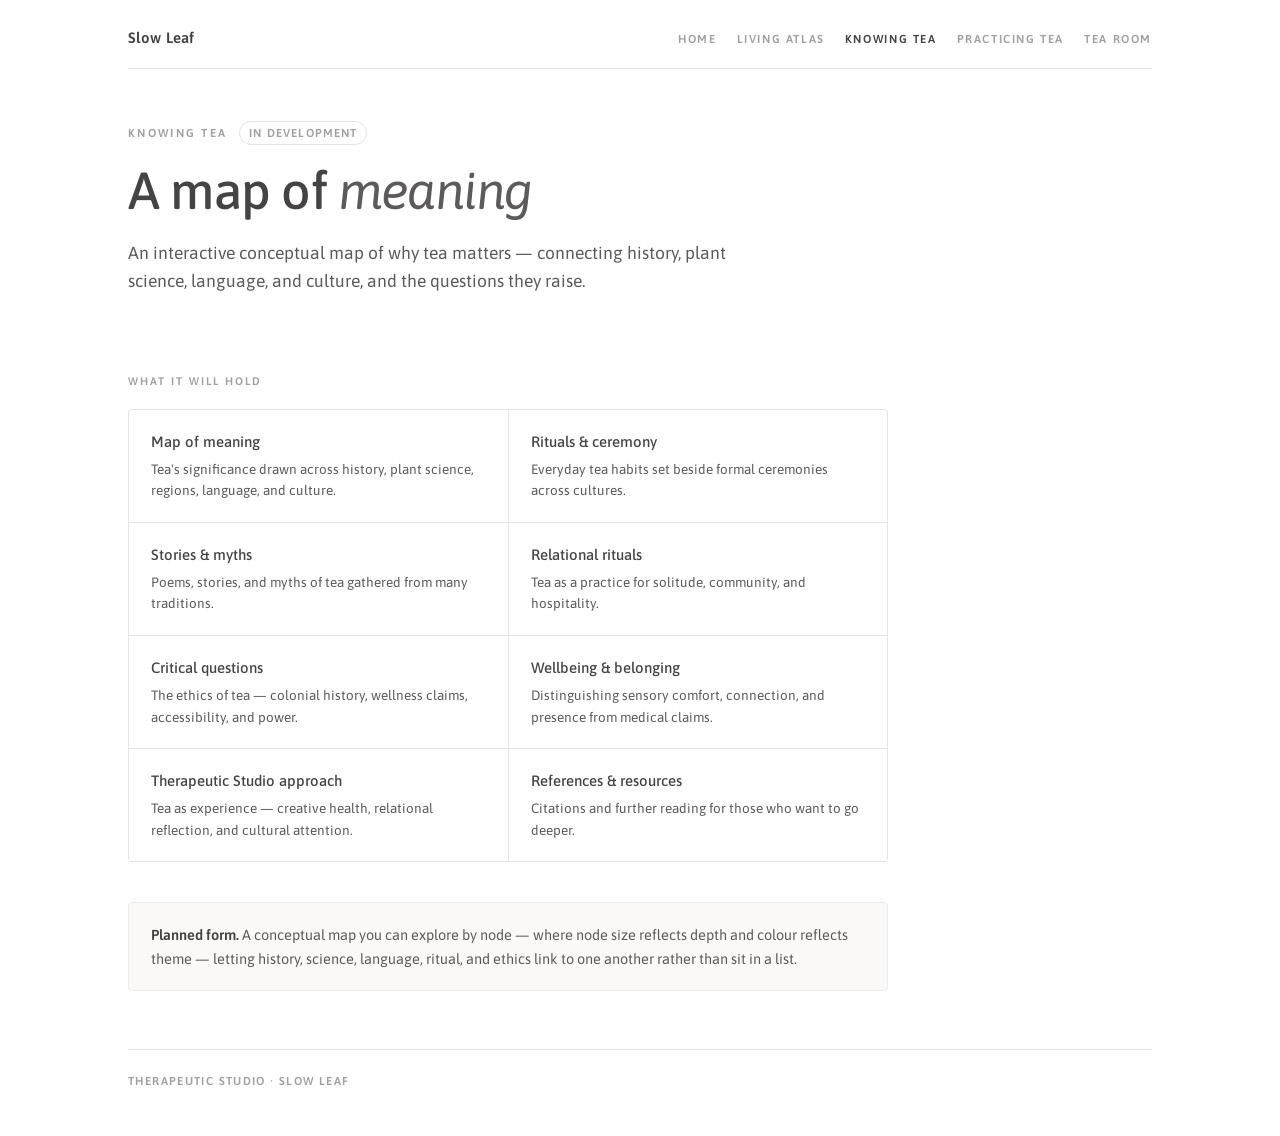
==== knowing-tea.html @ 61cbf7f8 "Add files via upload" ====
<!DOCTYPE html>
<html lang="en">
<head>
<meta charset="utf-8" />
<meta name="viewport" content="width=device-width, initial-scale=1" />
<title>Knowing Tea · Slow Leaf</title>
<meta name="description" content="An interactive conceptual map of why tea matters — connecting history, plant science, language, and culture, and the questions they raise." />
<link rel="preconnect" href="https://fonts.googleapis.com" />
<link rel="preconnect" href="https://fonts.gstatic.com" crossorigin />
<link href="https://fonts.googleapis.com/css2?family=Asap:ital,wght@0,400;0,500;0,600;1,400&display=swap" rel="stylesheet" />
<style>
  :root{--paper:#ffffff;--ink:#5d5a5b;--ink-strong:#454344;--stone:#a29f9f;
    --hair:#e6e4e2;--hair-soft:#efedeb;--panel:#faf9f8;--maxw:1080px;--ease:cubic-bezier(.22,.61,.36,1);}
  *{box-sizing:border-box;} html,body{margin:0;padding:0;}
  body{font-family:"Asap",system-ui,-apple-system,"Segoe UI",sans-serif;color:var(--ink);
    background:var(--paper);-webkit-font-smoothing:antialiased;line-height:1.6;}
  .wrap{max-width:var(--maxw);margin:0 auto;padding:0 28px;}
  .topbar{display:flex;align-items:baseline;justify-content:space-between;gap:16px 28px;flex-wrap:wrap;
    padding:26px 0 18px;border-bottom:1px solid var(--hair);}
  .mark{font-weight:600;font-size:15px;letter-spacing:.02em;color:var(--ink-strong);text-decoration:none;}
  .navlinks{display:flex;flex-wrap:wrap;gap:20px;}
  .navlinks a{font-size:11.5px;letter-spacing:.14em;text-transform:uppercase;color:var(--stone);
    font-weight:600;text-decoration:none;transition:color .2s var(--ease);}
  .navlinks a:hover{color:var(--ink);}
  .navlinks a[aria-current="page"]{color:var(--ink-strong);}
  .hero{padding:52px 0 30px;max-width:720px;}
  .eyebrow{display:flex;align-items:center;gap:12px;font-size:11.5px;letter-spacing:.2em;
    text-transform:uppercase;color:var(--stone);font-weight:600;margin:0 0 18px;}
  .status{border:1px solid var(--hair);border-radius:100px;padding:2px 9px;letter-spacing:.1em;}
  h1{font-weight:500;font-size:clamp(32px,4.8vw,52px);line-height:1.07;letter-spacing:-.015em;
    color:var(--ink-strong);margin:0 0 20px;}
  h1 em{font-style:italic;font-weight:400;color:var(--ink);}
  .lede{font-size:17.5px;max-width:620px;margin:0;color:var(--ink);}
  .section{padding:14px 0 8px;max-width:760px;}
  .section h2{font-size:11px;letter-spacing:.18em;text-transform:uppercase;color:var(--stone);
    font-weight:600;margin:34px 0 4px;}
  .items{display:grid;grid-template-columns:repeat(2,1fr);gap:1px;background:var(--hair);
    border:1px solid var(--hair);border-radius:4px;overflow:hidden;margin:18px 0 8px;}
  .item{background:var(--paper);padding:20px 22px;}
  .item h3{font-size:15px;font-weight:500;color:var(--ink-strong);margin:0 0 5px;}
  .item p{margin:0;font-size:13.5px;color:var(--ink);}
  .note{margin:40px 0 10px;padding:20px 22px;background:var(--panel);border:1px solid var(--hair-soft);
    border-radius:4px;font-size:14.5px;color:var(--ink);max-width:760px;}
  .note strong{color:var(--ink-strong);font-weight:600;}
  footer{border-top:1px solid var(--hair);padding:22px 0 46px;margin-top:40px;font-size:11.5px;
    letter-spacing:.12em;text-transform:uppercase;color:var(--stone);font-weight:600;}
  @media (max-width:680px){.wrap{padding:0 20px;}.items{grid-template-columns:1fr;}}
  @media (prefers-reduced-motion:reduce){*{transition:none!important;}}
</style>
</head>
<body>
  <div class="wrap">
    <nav class="topbar" aria-label="Slow Leaf">
      <a class="mark" href="index.html">Slow&nbsp;Leaf</a>
      <div class="navlinks">
        <a href="index.html">Home</a>
        <a href="living-atlas.html">Living Atlas</a>
        <a href="knowing-tea.html" aria-current="page">Knowing Tea</a>
        <a href="practicing-tea.html">Practicing Tea</a>
        <a href="tea-room.html">Tea Room</a>
      </div>
    </nav>
    <header class="hero">
      <p class="eyebrow"><span>Knowing Tea</span><span class="status">In development</span></p>
      <h1>A map of <em>meaning</em></h1>
      <p class="lede">An interactive conceptual map of why tea matters — connecting history, plant science, language, and culture, and the questions they raise.</p>
    </header>
    <div class="section">
      <h2>What it will hold</h2>
      <div class="items">
        <div class="item"><h3>Map of meaning</h3><p>Tea's significance drawn across history, plant science, regions, language, and culture.</p></div>
        <div class="item"><h3>Rituals &amp; ceremony</h3><p>Everyday tea habits set beside formal ceremonies across cultures.</p></div>
        <div class="item"><h3>Stories &amp; myths</h3><p>Poems, stories, and myths of tea gathered from many traditions.</p></div>
        <div class="item"><h3>Relational rituals</h3><p>Tea as a practice for solitude, community, and hospitality.</p></div>
        <div class="item"><h3>Critical questions</h3><p>The ethics of tea — colonial history, wellness claims, accessibility, and power.</p></div>
        <div class="item"><h3>Wellbeing &amp; belonging</h3><p>Distinguishing sensory comfort, connection, and presence from medical claims.</p></div>
        <div class="item"><h3>Therapeutic Studio approach</h3><p>Tea as experience — creative health, relational reflection, and cultural attention.</p></div>
        <div class="item"><h3>References &amp; resources</h3><p>Citations and further reading for those who want to go deeper.</p></div>
      </div>
      <div class="note"><strong>Planned form.</strong> A conceptual map you can explore by node — where node size reflects depth and colour reflects theme — letting history, science, language, ritual, and ethics link to one another rather than sit in a list.</div>
    </div>
    <footer>Therapeutic Studio · Slow Leaf</footer>
  </div>
</body>
</html>
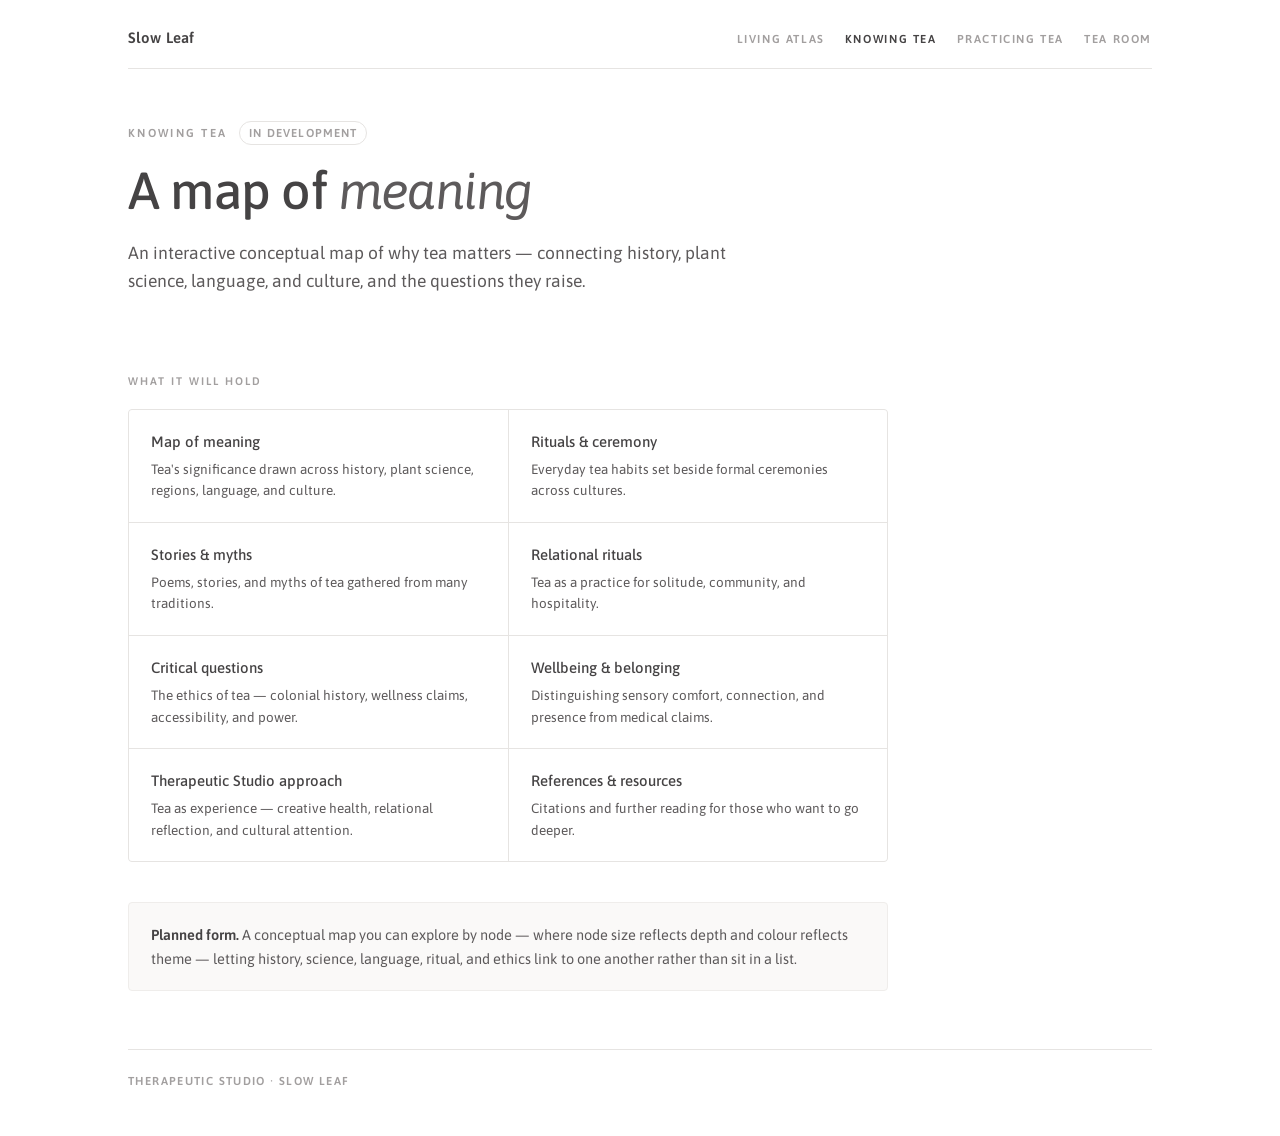
==== commit 88a8bc4a: "Update knowing-tea.html" ====
--- a/knowing-tea.html
+++ b/knowing-tea.html
@@ -53,7 +53,6 @@
     <nav class="topbar" aria-label="Slow Leaf">
       <a class="mark" href="index.html">Slow&nbsp;Leaf</a>
       <div class="navlinks">
-        <a href="index.html">Home</a>
         <a href="living-atlas.html">Living Atlas</a>
         <a href="knowing-tea.html" aria-current="page">Knowing Tea</a>
         <a href="practicing-tea.html">Practicing Tea</a>
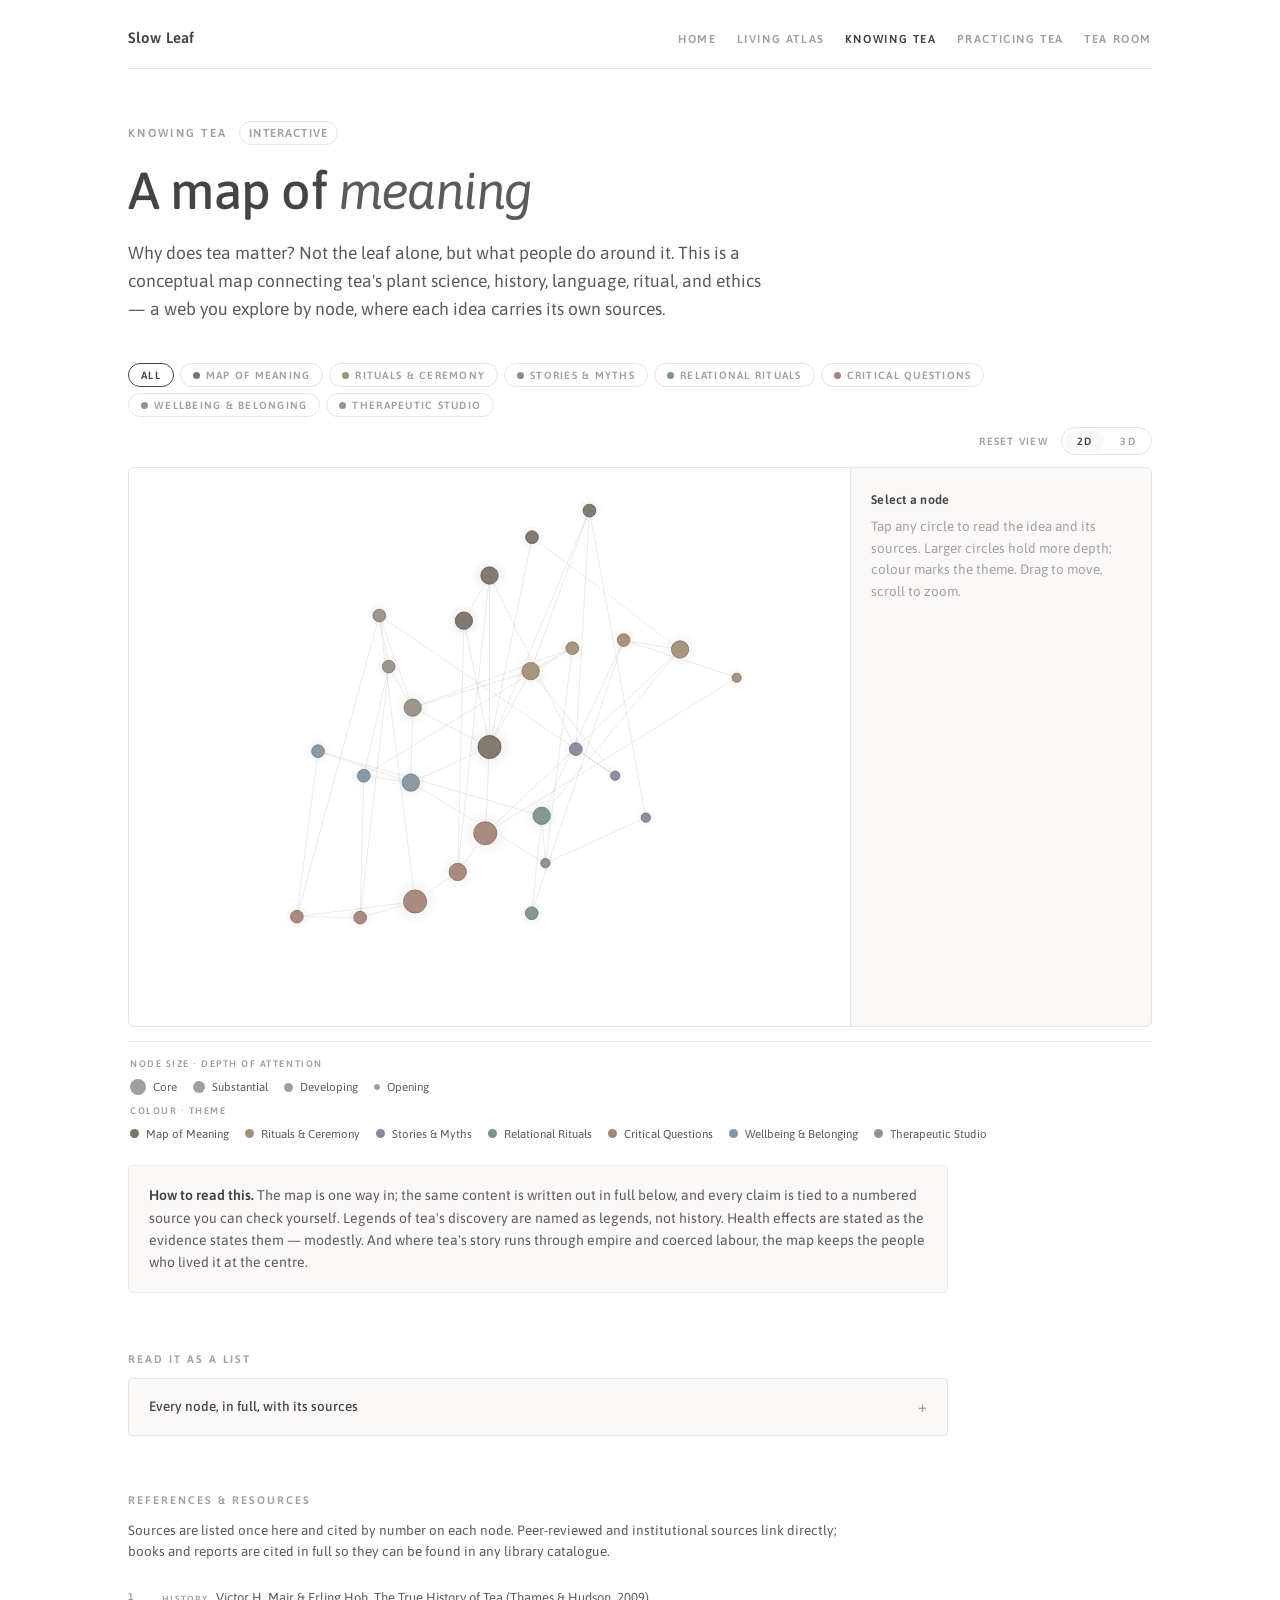
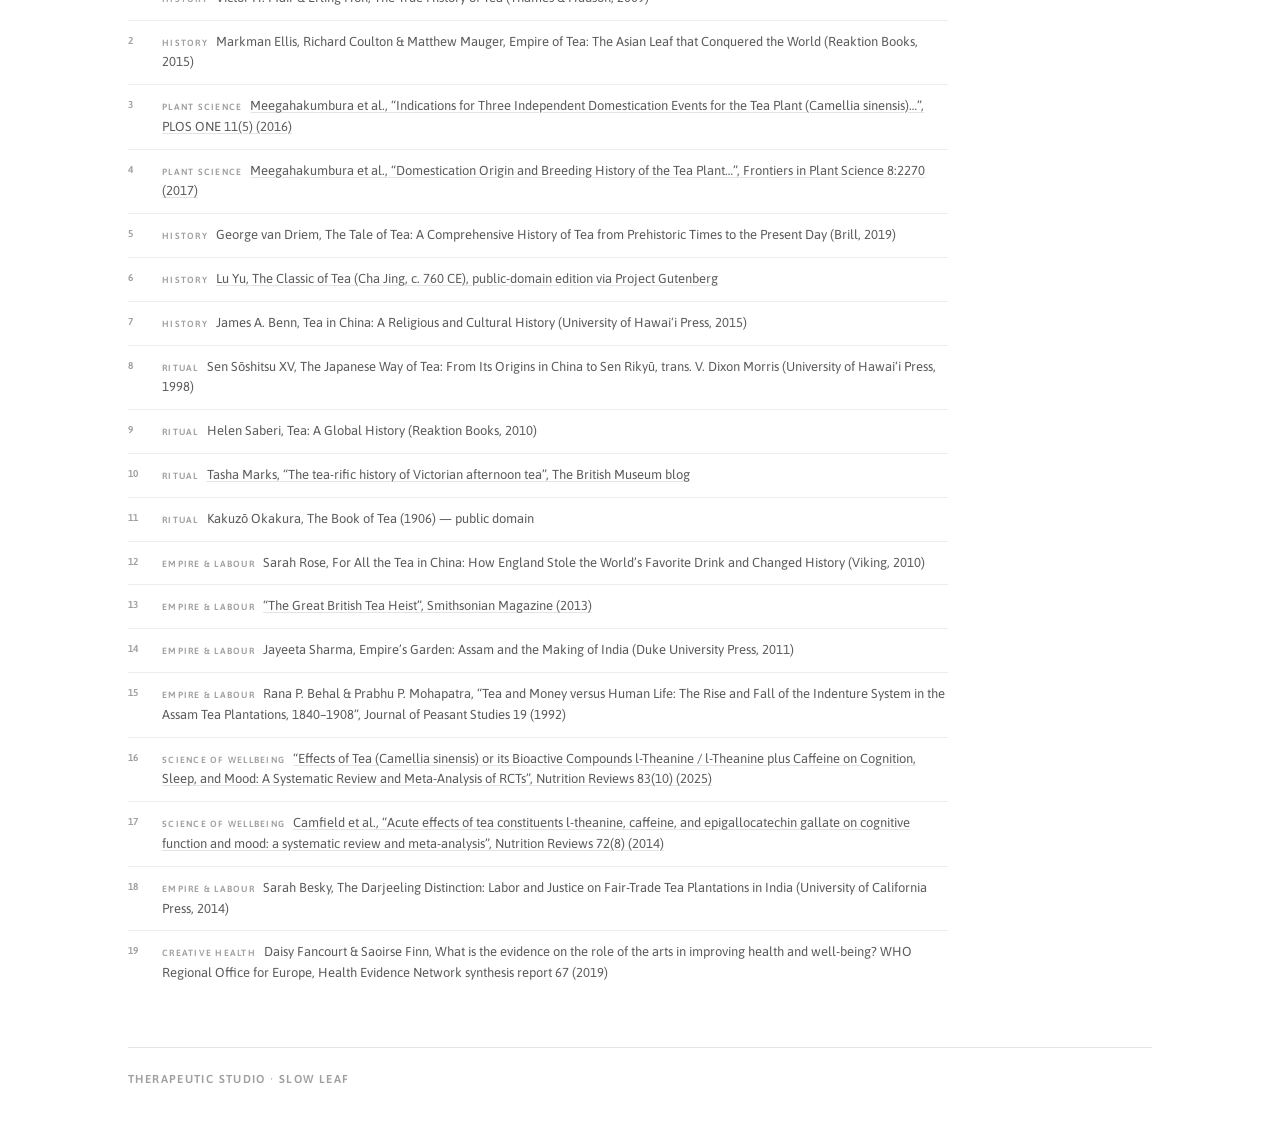
==== commit 978a99b4: "Add files via upload" ====
--- a/knowing-tea.html
+++ b/knowing-tea.html
@@ -4,13 +4,16 @@
 <meta charset="utf-8" />
 <meta name="viewport" content="width=device-width, initial-scale=1" />
 <title>Knowing Tea · Slow Leaf</title>
-<meta name="description" content="An interactive conceptual map of why tea matters — connecting history, plant science, language, and culture, and the questions they raise." />
+<meta name="description" content="An interactive conceptual map of why tea matters — connecting history, plant science, language, ritual, and ethics, with a source for every claim." />
 <link rel="preconnect" href="https://fonts.googleapis.com" />
 <link rel="preconnect" href="https://fonts.gstatic.com" crossorigin />
 <link href="https://fonts.googleapis.com/css2?family=Asap:ital,wght@0,400;0,500;0,600;1,400&display=swap" rel="stylesheet" />
 <style>
   :root{--paper:#ffffff;--ink:#5d5a5b;--ink-strong:#454344;--stone:#a29f9f;
-    --hair:#e6e4e2;--hair-soft:#efedeb;--panel:#faf9f8;--maxw:1080px;--ease:cubic-bezier(.22,.61,.36,1);}
+    --hair:#e6e4e2;--hair-soft:#efedeb;--panel:#faf9f8;--maxw:1080px;--ease:cubic-bezier(.22,.61,.36,1);
+    /* muted theme tints, kept low-chroma to sit beside the ink/stone greys */
+    --c-meaning:#7d7469;--c-ritual:#a2917a;--c-story:#8f8798;--c-relational:#7f938c;
+    --c-ethics:#a5867c;--c-wellbeing:#8496a0;--c-approach:#9a9187;}
   *{box-sizing:border-box;} html,body{margin:0;padding:0;}
   body{font-family:"Asap",system-ui,-apple-system,"Segoe UI",sans-serif;color:var(--ink);
     background:var(--paper);-webkit-font-smoothing:antialiased;line-height:1.6;}
@@ -23,28 +26,128 @@
     font-weight:600;text-decoration:none;transition:color .2s var(--ease);}
   .navlinks a:hover{color:var(--ink);}
   .navlinks a[aria-current="page"]{color:var(--ink-strong);}
-  .hero{padding:52px 0 30px;max-width:720px;}
+  .hero{padding:52px 0 26px;max-width:720px;}
   .eyebrow{display:flex;align-items:center;gap:12px;font-size:11.5px;letter-spacing:.2em;
     text-transform:uppercase;color:var(--stone);font-weight:600;margin:0 0 18px;}
   .status{border:1px solid var(--hair);border-radius:100px;padding:2px 9px;letter-spacing:.1em;}
   h1{font-weight:500;font-size:clamp(32px,4.8vw,52px);line-height:1.07;letter-spacing:-.015em;
     color:var(--ink-strong);margin:0 0 20px;}
   h1 em{font-style:italic;font-weight:400;color:var(--ink);}
-  .lede{font-size:17.5px;max-width:620px;margin:0;color:var(--ink);}
-  .section{padding:14px 0 8px;max-width:760px;}
+  .lede{font-size:17.5px;max-width:640px;margin:0;color:var(--ink);}
+
+  /* ── MAP STAGE ── */
+  .controls{display:flex;flex-wrap:wrap;align-items:center;gap:10px 8px;margin:14px 0 12px;}
+  .tf{display:flex;flex-wrap:wrap;gap:6px;}
+  .fbtn{font-family:inherit;font-size:10.5px;letter-spacing:.12em;text-transform:uppercase;font-weight:600;
+    color:var(--stone);background:var(--paper);border:1px solid var(--hair);border-radius:100px;
+    padding:5px 12px;cursor:pointer;transition:all .2s var(--ease);white-space:nowrap;}
+  .fbtn:hover{color:var(--ink);border-color:var(--stone);}
+  .fbtn[aria-pressed="true"]{color:var(--ink-strong);border-color:var(--ink-strong);}
+  .fbtn .dot{display:inline-block;width:7px;height:7px;border-radius:100px;margin-right:6px;vertical-align:middle;
+    background:var(--sw,var(--stone));transform:translateY(-1px);}
+  .spacer{flex:1 1 auto;}
+  .vtoggle{display:flex;gap:4px;border:1px solid var(--hair);border-radius:100px;padding:3px;}
+  .vbtn{font-family:inherit;font-size:10.5px;letter-spacing:.12em;text-transform:uppercase;font-weight:600;
+    color:var(--stone);background:transparent;border:none;border-radius:100px;padding:4px 12px;cursor:pointer;
+    transition:all .2s var(--ease);}
+  .vbtn[aria-pressed="true"]{color:var(--ink-strong);background:var(--panel);}
+  .linkbtn{font-family:inherit;font-size:10.5px;letter-spacing:.12em;text-transform:uppercase;font-weight:600;
+    color:var(--stone);background:none;border:none;cursor:pointer;padding:5px 4px;transition:color .2s var(--ease);}
+  .linkbtn:hover{color:var(--ink);}
+
+  .stage{position:relative;display:grid;grid-template-columns:1fr 300px;gap:1px;background:var(--hair);
+    border:1px solid var(--hair);border-radius:6px;overflow:hidden;}
+  .canvas-wrap{position:relative;background:var(--paper);min-height:520px;height:62vh;max-height:640px;touch-action:none;}
+  canvas{display:block;width:100%;height:100%;cursor:grab;}
+  canvas.grabbing{cursor:grabbing;}
+  canvas.pointing{cursor:pointer;}
+
+  /* tooltip */
+  .tt{position:absolute;pointer-events:none;z-index:5;background:var(--ink-strong);color:#fff;
+    border-radius:4px;padding:6px 9px;max-width:190px;opacity:0;transform:translateY(2px);
+    transition:opacity .14s var(--ease);}
+  .tt.show{opacity:1;}
+  .tt .k{font-size:9px;letter-spacing:.14em;text-transform:uppercase;color:rgba(255,255,255,.55);margin-bottom:2px;}
+  .tt .n{font-size:12.5px;line-height:1.35;}
+
+  /* detail panel */
+  .panel{background:var(--panel);padding:22px 20px 26px;overflow-y:auto;}
+  .panel .empty{color:var(--stone);font-size:13.5px;}
+  .panel .empty strong{display:block;color:var(--ink-strong);font-weight:600;font-size:12.5px;
+    letter-spacing:.02em;margin-bottom:6px;text-transform:none;}
+  .p-tag{font-size:10px;letter-spacing:.16em;text-transform:uppercase;font-weight:600;margin:0 0 8px;}
+  .p-title{font-size:19px;font-weight:500;color:var(--ink-strong);line-height:1.2;margin:0 0 4px;letter-spacing:-.01em;}
+  .p-sub{font-size:12.5px;color:var(--stone);margin:0 0 14px;}
+  .p-body{font-size:13.5px;color:var(--ink);margin:0 0 4px;}
+  .p-note{font-size:12px;color:var(--stone);font-style:italic;margin:10px 0 0;}
+  .p-label{font-size:9.5px;letter-spacing:.16em;text-transform:uppercase;color:var(--stone);font-weight:600;
+    margin:18px 0 8px;padding-top:14px;border-top:1px solid var(--hair);}
+  .p-src{list-style:none;margin:0;padding:0;}
+  .p-src li{font-size:12px;line-height:1.5;margin-bottom:8px;color:var(--ink);}
+  .p-src a{color:var(--ink);text-decoration:underline;text-decoration-color:var(--hair);
+    text-underline-offset:2px;transition:text-decoration-color .2s var(--ease);}
+  .p-src a:hover{text-decoration-color:var(--stone);}
+  .p-conns{display:flex;flex-wrap:wrap;gap:6px;}
+  .chip{font-family:inherit;font-size:10.5px;letter-spacing:.02em;color:var(--ink);background:var(--paper);
+    border:1px solid var(--hair);border-radius:100px;padding:4px 10px;cursor:pointer;transition:all .2s var(--ease);}
+  .chip:hover{border-color:var(--stone);color:var(--ink-strong);}
+  .chip .cd{display:inline-block;width:6px;height:6px;border-radius:100px;margin-right:5px;vertical-align:middle;
+    background:var(--sw,var(--stone));transform:translateY(-1px);}
+
+  /* legend */
+  .legend{display:flex;flex-wrap:wrap;gap:6px 26px;margin:14px 0 4px;padding:14px 2px 0;
+    border-top:1px solid var(--hair-soft);}
+  .legend .grp{display:flex;flex-direction:column;gap:7px;}
+  .legend .lt{font-size:9.5px;letter-spacing:.16em;text-transform:uppercase;color:var(--stone);font-weight:600;}
+  .legend .row{display:flex;flex-wrap:wrap;gap:5px 16px;}
+  .legend .li{display:flex;align-items:center;gap:7px;font-size:11.5px;color:var(--ink);}
+  .legend .sz{border-radius:100px;background:var(--stone);flex-shrink:0;}
+  .legend .sw{width:9px;height:9px;border-radius:100px;flex-shrink:0;}
+
+  /* list fallback + references */
+  .section{padding:8px 0;max-width:820px;}
   .section h2{font-size:11px;letter-spacing:.18em;text-transform:uppercase;color:var(--stone);
-    font-weight:600;margin:34px 0 4px;}
-  .items{display:grid;grid-template-columns:repeat(2,1fr);gap:1px;background:var(--hair);
-    border:1px solid var(--hair);border-radius:4px;overflow:hidden;margin:18px 0 8px;}
-  .item{background:var(--paper);padding:20px 22px;}
-  .item h3{font-size:15px;font-weight:500;color:var(--ink-strong);margin:0 0 5px;}
-  .item p{margin:0;font-size:13.5px;color:var(--ink);}
-  .note{margin:40px 0 10px;padding:20px 22px;background:var(--panel);border:1px solid var(--hair-soft);
-    border-radius:4px;font-size:14.5px;color:var(--ink);max-width:760px;}
+    font-weight:600;margin:40px 0 10px;}
+  details.aslist{margin:6px 0 0;border:1px solid var(--hair);border-radius:4px;background:var(--panel);}
+  details.aslist>summary{cursor:pointer;list-style:none;padding:15px 20px;font-size:13.5px;color:var(--ink-strong);
+    font-weight:500;display:flex;align-items:center;justify-content:space-between;}
+  details.aslist>summary::-webkit-details-marker{display:none;}
+  details.aslist>summary::after{content:"+";color:var(--stone);font-size:16px;}
+  details.aslist[open]>summary::after{content:"–";}
+  .listbody{padding:2px 20px 20px;}
+  .listgrp{margin:16px 0 0;}
+  .listgrp>h3{font-size:11px;letter-spacing:.14em;text-transform:uppercase;font-weight:600;margin:0 0 8px;}
+  .listgrp .entry{padding:12px 0;border-top:1px solid var(--hair-soft);}
+  .listgrp .entry h4{font-size:14px;font-weight:500;color:var(--ink-strong);margin:0 0 3px;}
+  .listgrp .entry p{font-size:13px;margin:0 0 6px;color:var(--ink);}
+  .listgrp .entry .cites{font-size:11.5px;color:var(--stone);}
+  .listgrp .entry .cites a{color:var(--stone);text-decoration:underline;text-decoration-color:var(--hair);text-underline-offset:2px;}
+  .listgrp .entry .cites a:hover{color:var(--ink);}
+
+  .bib{list-style:none;margin:14px 0 0;padding:0;counter-reset:b;}
+  .bib li{position:relative;font-size:13px;line-height:1.6;color:var(--ink);padding:11px 0 11px 34px;
+    border-top:1px solid var(--hair-soft);}
+  .bib li:first-child{border-top:none;}
+  .bib li::before{counter-increment:b;content:counter(b);position:absolute;left:0;top:12px;
+    font-size:10px;font-weight:600;color:var(--stone);letter-spacing:.04em;}
+  .bib a{color:var(--ink);text-decoration:underline;text-decoration-color:var(--hair);text-underline-offset:2px;}
+  .bib a:hover{text-decoration-color:var(--stone);}
+  .bib .cat{display:inline-block;font-size:9px;letter-spacing:.14em;text-transform:uppercase;font-weight:600;
+    color:var(--stone);margin-right:8px;}
+
+  .note{margin:22px 0 10px;padding:18px 20px;background:var(--panel);border:1px solid var(--hair-soft);
+    border-radius:4px;font-size:14px;color:var(--ink);max-width:820px;}
   .note strong{color:var(--ink-strong);font-weight:600;}
-  footer{border-top:1px solid var(--hair);padding:22px 0 46px;margin-top:40px;font-size:11.5px;
+
+  footer{border-top:1px solid var(--hair);padding:22px 0 46px;margin-top:44px;font-size:11.5px;
     letter-spacing:.12em;text-transform:uppercase;color:var(--stone);font-weight:600;}
-  @media (max-width:680px){.wrap{padding:0 20px;}.items{grid-template-columns:1fr;}}
+
+  @media (max-width:840px){
+    .stage{grid-template-columns:1fr;}
+    .canvas-wrap{height:56vh;min-height:420px;}
+    .panel{border-top:1px solid var(--hair);}
+  }
+  @media (max-width:680px){.wrap{padding:0 20px;}}
   @media (prefers-reduced-motion:reduce){*{transition:none!important;}}
 </style>
 </head>
@@ -53,32 +156,551 @@
     <nav class="topbar" aria-label="Slow Leaf">
       <a class="mark" href="index.html">Slow&nbsp;Leaf</a>
       <div class="navlinks">
+        <a href="index.html">Home</a>
         <a href="living-atlas.html">Living Atlas</a>
         <a href="knowing-tea.html" aria-current="page">Knowing Tea</a>
         <a href="practicing-tea.html">Practicing Tea</a>
         <a href="tea-room.html">Tea Room</a>
       </div>
     </nav>
+
     <header class="hero">
-      <p class="eyebrow"><span>Knowing Tea</span><span class="status">In development</span></p>
+      <p class="eyebrow"><span>Knowing Tea</span><span class="status">Interactive</span></p>
       <h1>A map of <em>meaning</em></h1>
-      <p class="lede">An interactive conceptual map of why tea matters — connecting history, plant science, language, and culture, and the questions they raise.</p>
+      <p class="lede">Why does tea matter? Not the leaf alone, but what people do around it. This is a conceptual map connecting tea's plant science, history, language, ritual, and ethics — a web you explore by node, where each idea carries its own sources.</p>
     </header>
+
+    <div class="controls" role="region" aria-label="Map controls">
+      <div class="tf" id="filters" role="group" aria-label="Filter by theme"></div>
+      <span class="spacer"></span>
+      <button class="linkbtn" id="reset" type="button">Reset view</button>
+      <div class="vtoggle" role="group" aria-label="Map view">
+        <button class="vbtn" id="v2d" type="button" aria-pressed="true">2D</button>
+        <button class="vbtn" id="v3d" type="button" aria-pressed="false">3D</button>
+      </div>
+    </div>
+
+    <div class="stage">
+      <div class="canvas-wrap" id="cwrap">
+        <canvas id="map" aria-label="Conceptual map of tea. Interactive; a readable list of every node follows below."></canvas>
+        <div class="tt" id="tt"><div class="k" id="tt-k"></div><div class="n" id="tt-n"></div></div>
+      </div>
+      <aside class="panel" id="panel" aria-live="polite">
+        <div class="empty" id="empty"><strong>Select a node</strong>Tap any circle to read the idea and its sources. Larger circles hold more depth; colour marks the theme. Drag to move, scroll to zoom.</div>
+      </aside>
+    </div>
+
+    <div class="legend" aria-hidden="true">
+      <div class="grp">
+        <span class="lt">Node size · depth of attention</span>
+        <div class="row">
+          <span class="li"><span class="sz" style="width:16px;height:16px"></span>Core</span>
+          <span class="li"><span class="sz" style="width:12px;height:12px"></span>Substantial</span>
+          <span class="li"><span class="sz" style="width:9px;height:9px"></span>Developing</span>
+          <span class="li"><span class="sz" style="width:6px;height:6px"></span>Opening</span>
+        </div>
+      </div>
+      <div class="grp">
+        <span class="lt">Colour · theme</span>
+        <div class="row" id="legend-cats"></div>
+      </div>
+    </div>
+
+    <div class="note"><strong>How to read this.</strong> The map is one way in; the same content is written out in full below, and every claim is tied to a numbered source you can check yourself. Legends of tea's discovery are named as legends, not history. Health effects are stated as the evidence states them — modestly. And where tea's story runs through empire and coerced labour, the map keeps the people who lived it at the centre.</div>
+
     <div class="section">
-      <h2>What it will hold</h2>
-      <div class="items">
-        <div class="item"><h3>Map of meaning</h3><p>Tea's significance drawn across history, plant science, regions, language, and culture.</p></div>
-        <div class="item"><h3>Rituals &amp; ceremony</h3><p>Everyday tea habits set beside formal ceremonies across cultures.</p></div>
-        <div class="item"><h3>Stories &amp; myths</h3><p>Poems, stories, and myths of tea gathered from many traditions.</p></div>
-        <div class="item"><h3>Relational rituals</h3><p>Tea as a practice for solitude, community, and hospitality.</p></div>
-        <div class="item"><h3>Critical questions</h3><p>The ethics of tea — colonial history, wellness claims, accessibility, and power.</p></div>
-        <div class="item"><h3>Wellbeing &amp; belonging</h3><p>Distinguishing sensory comfort, connection, and presence from medical claims.</p></div>
-        <div class="item"><h3>Therapeutic Studio approach</h3><p>Tea as experience — creative health, relational reflection, and cultural attention.</p></div>
-        <div class="item"><h3>References &amp; resources</h3><p>Citations and further reading for those who want to go deeper.</p></div>
-      </div>
-      <div class="note"><strong>Planned form.</strong> A conceptual map you can explore by node — where node size reflects depth and colour reflects theme — letting history, science, language, ritual, and ethics link to one another rather than sit in a list.</div>
+      <h2>Read it as a list</h2>
+      <details class="aslist" id="aslist">
+        <summary>Every node, in full, with its sources</summary>
+        <div class="listbody" id="listbody"></div>
+      </details>
     </div>
+
+    <div class="section">
+      <h2>References &amp; resources</h2>
+      <p style="font-size:13.5px;color:var(--ink);margin:0 0 4px;max-width:720px;">Sources are listed once here and cited by number on each node. Peer-reviewed and institutional sources link directly; books and reports are cited in full so they can be found in any library catalogue.</p>
+      <ol class="bib" id="bib"></ol>
+    </div>
+
     <footer>Therapeutic Studio · Slow Leaf</footer>
   </div>
+
+<script>
+/* ============================================================
+   KNOWING TEA — data
+   Every body is written in Slow Leaf's own words. Every node
+   lists source keys resolved against SOURCES below.
+   ============================================================ */
+const CATS = {
+  meaning:    {label:"Map of Meaning",        color:"#7d7469"},
+  ritual:     {label:"Rituals & Ceremony",    color:"#a2917a"},
+  story:      {label:"Stories & Myths",       color:"#8f8798"},
+  relational: {label:"Relational Rituals",    color:"#7f938c"},
+  ethics:     {label:"Critical Questions",    color:"#a5867c"},
+  wellbeing:  {label:"Wellbeing & Belonging", color:"#8496a0"},
+  approach:   {label:"Therapeutic Studio",    color:"#9a9187"},
+};
+const CAT_ORDER = ["meaning","ritual","story","relational","ethics","wellbeing","approach"];
+
+const SOURCES = {
+  botany_plos:{cat:"Plant science", t:"Meegahakumbura et al., \u201cIndications for Three Independent Domestication Events for the Tea Plant (Camellia sinensis)\u2026\u201d, PLOS ONE 11(5) (2016)", u:"https://journals.plos.org/plosone/article?id=10.1371/journal.pone.0155369"},
+  botany_front:{cat:"Plant science", t:"Meegahakumbura et al., \u201cDomestication Origin and Breeding History of the Tea Plant\u2026\u201d, Frontiers in Plant Science 8:2270 (2017)", u:"https://www.frontiersin.org/journals/plant-science/articles/10.3389/fpls.2017.02270/full"},
+  luyu_gut:{cat:"History", t:"Lu Yu, The Classic of Tea (Cha Jing, c. 760 CE), public-domain edition via Project Gutenberg", u:"https://www.gutenberg.org/ebooks/23949"},
+  mair_hoh:{cat:"History", t:"Victor H. Mair & Erling Hoh, The True History of Tea (Thames & Hudson, 2009)"},
+  vandriem:{cat:"History", t:"George van Driem, The Tale of Tea: A Comprehensive History of Tea from Prehistoric Times to the Present Day (Brill, 2019)"},
+  empire_of_tea:{cat:"History", t:"Markman Ellis, Richard Coulton & Matthew Mauger, Empire of Tea: The Asian Leaf that Conquered the World (Reaktion Books, 2015)"},
+  sen_soshitsu:{cat:"Ritual", t:"Sen S\u014dshitsu XV, The Japanese Way of Tea: From Its Origins in China to Sen Riky\u016b, trans. V. Dixon Morris (University of Hawai\u2018i Press, 1998)"},
+  saberi:{cat:"Ritual", t:"Helen Saberi, Tea: A Global History (Reaktion Books, 2010)"},
+  britmus:{cat:"Ritual", t:"Tasha Marks, \u201cThe tea-rific history of Victorian afternoon tea\u201d, The British Museum blog", u:"https://www.britishmuseum.org/blog/tea-rific-history-victorian-afternoon-tea"},
+  okakura:{cat:"Ritual", t:"Kakuz\u014d Okakura, The Book of Tea (1906) \u2014 public domain"},
+  benn:{cat:"History", t:"James A. Benn, Tea in China: A Religious and Cultural History (University of Hawai\u2018i Press, 2015)"},
+  rose:{cat:"Empire & labour", t:"Sarah Rose, For All the Tea in China: How England Stole the World\u2019s Favorite Drink and Changed History (Viking, 2010)"},
+  smithsonian:{cat:"Empire & labour", t:"\u201cThe Great British Tea Heist\u201d, Smithsonian Magazine (2013)", u:"https://www.smithsonianmag.com/history/the-great-british-tea-heist-9866709/"},
+  sharma:{cat:"Empire & labour", t:"Jayeeta Sharma, Empire\u2019s Garden: Assam and the Making of India (Duke University Press, 2011)"},
+  behal:{cat:"Empire & labour", t:"Rana P. Behal & Prabhu P. Mohapatra, \u201cTea and Money versus Human Life: The Rise and Fall of the Indenture System in the Assam Tea Plantations, 1840\u20131908\u201d, Journal of Peasant Studies 19 (1992)"},
+  besky:{cat:"Empire & labour", t:"Sarah Besky, The Darjeeling Distinction: Labor and Justice on Fair-Trade Tea Plantations in India (University of California Press, 2014)"},
+  nutrev:{cat:"Science of wellbeing", t:"\u201cEffects of Tea (Camellia sinensis) or its Bioactive Compounds l-Theanine / l-Theanine plus Caffeine on Cognition, Sleep, and Mood: A Systematic Review and Meta-Analysis of RCTs\u201d, Nutrition Reviews 83(10) (2025)", u:"https://academic.oup.com/nutritionreviews/article/83/10/1873/8123998"},
+  camfield:{cat:"Science of wellbeing", t:"Camfield et al., \u201cAcute effects of tea constituents l-theanine, caffeine, and epigallocatechin gallate on cognitive function and mood: a systematic review and meta-analysis\u201d, Nutrition Reviews 72(8) (2014)", u:"https://pubmed.ncbi.nlm.nih.gov/24946991/"},
+  fancourt:{cat:"Creative health", t:"Daisy Fancourt & Saoirse Finn, What is the evidence on the role of the arts in improving health and well-being? WHO Regional Office for Europe, Health Evidence Network synthesis report 67 (2019)"},
+};
+
+const NODES = [
+  /* ── MAP OF MEANING ── */
+  {id:"m1",cat:"meaning",depth:5,name:"Why tea matters",sub:"The question this map holds open",
+   body:"After water, tea is the most widely consumed prepared drink in the world \u2014 yet its meaning is carried less by the leaf than by what people do around it: grow it, prepare it, offer it, share it. This map sets tea's plant science, history, language, ritual, and ethics beside one another so each can be read against the rest, rather than as a list of facts.",
+   src:["mair_hoh","empire_of_tea"],connects:["m2","m3","m4","m5","r1","e1","w1","a1"]},
+  {id:"m2",cat:"meaning",depth:4,name:"One plant, many teas",sub:"Green, white, oolong, black, dark \u2014 all one species",
+   body:"Every \u201ctrue\u201d tea comes from a single species, Camellia sinensis; the differences between green, white, oolong, black and dark teas come from how the leaf is handled after picking, not from different plants. Botanists recognise two main varieties \u2014 var. sinensis (the small-leaved \u201cChina\u201d type) and var. assamica (the broad-leaved \u201cAssam\u201d type).",
+   src:["botany_plos","botany_front","vandriem"],connects:["m1","m3","e2"]},
+  {id:"m3",cat:"meaning",depth:4,name:"Where tea began",sub:"The borderlands of southwest China, Myanmar and Assam",
+   body:"The tea plant is native to the uplands where southwest China, northern Myanmar and northeast India meet. Genetic studies suggest tea was domesticated more than once \u2014 the China type in southern China, and Assam-type teas independently in Yunnan and in Assam. The earliest written accounts of tea-drinking come from China.",
+   src:["botany_plos","vandriem"],connects:["m1","m2","s1","e2"]},
+  {id:"m4",cat:"meaning",depth:3,name:"The word for tea",sub:"Two roots that map two trade routes",
+   body:"Almost every word for tea on earth descends from one of two Chinese roots. \u201cCha\u201d travelled overland \u2014 becoming Persian ch\u0101y, Arabic sh\u0101i, Russian chai. \u201cTe\u201d came from the Min Nan t\u00ea of coastal Fujian, carried by sea by Dutch traders to become French th\u00e9 and English tea. The word you use is a fossil of how tea reached you (with exceptions, such as Portuguese ch\u00e1, carried by sea yet keeping the \u201ccha\u201d branch).",
+   src:["mair_hoh","vandriem"],connects:["m1","r4"]},
+  {id:"m5",cat:"meaning",depth:3,name:"The first book of tea",sub:"Lu Yu's Classic of Tea, c. 760 CE",
+   body:"Around 760 CE, in the Tang dynasty, the scholar Lu Yu wrote the Cha Jing, or Classic of Tea \u2014 the first known monograph on tea anywhere. In three scrolls and ten chapters it treats tea's origins, tools, making and drinking, and helped move tea from a medicinal draught toward a cultivated art.",
+   src:["luyu_gut","benn"],connects:["m1","r1","s1","s3"]},
+
+  /* ── RITUALS & CEREMONY ── */
+  {id:"r1",cat:"ritual",depth:4,name:"Chanoyu, the Way of Tea",sub:"Japan's ceremony of restraint",
+   body:"In Japan, the practice of chanoyu (also ch\u0101d\u014d, \u201cthe way of tea\u201d) was shaped in the sixteenth century by the tea master Sen no Riky\u016b, who is remembered for four guiding principles \u2014 wa (harmony), kei (respect), sei (purity) and jaku (tranquillity) \u2014 and for wabi-cha, an aesthetic of deliberate simplicity. Tea had reached Japan centuries earlier through Zen monks returning from China.",
+   src:["sen_soshitsu"],connects:["m5","r2","s2","a1"]},
+  {id:"r2",cat:"ritual",depth:3,name:"Ichi-go ichi-e",sub:"One time, one meeting",
+   body:"Tied to the ceremony is the phrase ichi-go ichi-e \u2014 \u201cone time, one meeting\u201d \u2014 associated with Riky\u016b's teacher Takeno J\u014d\u014d: the idea that this exact gathering, with these people, in this season, will never be repeated, and so deserves full attention. It reframes the ceremony as care for a moment that will not return.",
+   src:["sen_soshitsu"],connects:["r1","rel2","w2","a1"]},
+  {id:"r3",cat:"ritual",depth:3,name:"Everyday cups",sub:"Most tea in the world is ordinary",
+   body:"Beside formal ceremony sits daily tea: Chinese gongfu brewing, the British and Irish \u201ccuppa,\u201d Turkish \u00e7ay in tulip glasses, Tibetan butter tea churned with salt. The great majority of tea is domestic and constant \u2014 the ceremony of the ordinary, repeated without occasion.",
+   src:["saberi"],connects:["r4","rel3","rel1"]},
+  {id:"r4",cat:"ritual",depth:4,name:"Atay and the three glasses",sub:"North African hospitality, kept by the Amazigh",
+   body:"Across the Maghreb, mint tea \u2014 atay \u2014 is gunpowder green tea, spearmint and sugar, poured from a height into small glasses and offered to guests as an near-obligation of welcome. A widely recited proverb likens the three glasses drawn from one pot to life, love and death (its wording varies by telling). The tea arrived through eighteenth- and nineteenth-century trade, but the code of hospitality it carries \u2014 kept above all by Amazigh (Berber) communities \u2014 is older than the drink.",
+   src:["vandriem","saberi"],connects:["m4","r3","rel1","e1"]},
+  {id:"r5",cat:"ritual",depth:2,name:"Afternoon tea",sub:"A court fashion becomes a class ritual",
+   body:"In Britain the late-afternoon light meal is popularly credited to Anna, seventh Duchess of Bedford, around 1840 \u2014 though small afternoon meals predate her, and tea had entered the English court far earlier. As one of Queen Victoria's circle, she helped a private habit become a fashionable, and then a class-marked, ritual.",
+   src:["britmus","empire_of_tea"],connects:["r3","e1"]},
+
+  /* ── STORIES & MYTHS ── */
+  {id:"s1",cat:"story",depth:3,name:"Shennong's leaf",sub:"A founding legend, not a date",
+   body:"By a legend recorded in later texts, the mythic Chinese ruler-herbalist Shennong discovered tea around 2737 BCE when leaves drifted into his boiling water; a variant has tea working as an antidote to a poison he had tasted. Lu Yu himself traced tea's beginnings to Shennong. It is a story a culture tells about itself \u2014 a founding image, not a datable event.",
+   src:["luyu_gut","benn"],connects:["m3","m5","s2"]},
+  {id:"s2",cat:"story",depth:2,name:"Bodhidharma's eyelids",sub:"Tea bound to wakeful attention",
+   body:"A later legend, told in Japan and India, holds that the monk Bodhidharma \u2014 founder of Chan, or Zen \u2014 cut away his eyelids to keep from sleeping in meditation, and tea plants grew where they fell. The tale explains tea's long link with meditation and alertness rather than its botany; it is myth, and reads best as such.",
+   src:["vandriem"],connects:["s1","r1","a3"]},
+  {id:"s3",cat:"story",depth:2,name:"Tea in poetry",sub:"A companion to thought and friendship",
+   body:"Across traditions, tea recurs in verse and prose as a companion to thought, solitude and friendship \u2014 a famous example being the Tang poet Lu Tong's \u201cSong of Tea,\u201d often called the Seven Bowls of Tea. Stories and poems are part of how tea's meaning is carried, not ornament around it.",
+   src:["benn"],connects:["m5","rel2"]},
+
+  /* ── RELATIONAL RITUALS ── */
+  {id:"rel1",cat:"relational",depth:4,name:"Tea and hospitality",sub:"The grammar of welcome",
+   body:"In many cultures, offering tea is the basic grammar of welcome: Maghrebi atay, South and Central Asian chai, the East Asian courtesy of serving the guest first. To pour for someone is to make time and space for them \u2014 a small, repeated act of inclusion.",
+   src:["saberi","vandriem"],connects:["r4","rel2","rel3","w3"]},
+  {id:"rel2",cat:"relational",depth:2,name:"Tea and solitude",sub:"Attention turned inward",
+   body:"Tea is also kept alone \u2014 a single pot as punctuation in a working day, a way of marking a pause. Solitary tea is not a lesser version of the shared kind; it is the same attention, turned inward. Okakura's Book of Tea reads this quietness as tea's aesthetic heart.",
+   src:["okakura"],connects:["r2","rel1","s3","w1"]},
+  {id:"rel3",cat:"relational",depth:3,name:"Chai and the shared cup",sub:"Ubiquity as community",
+   body:"In South Asia, masala chai \u2014 black tea simmered with milk, sugar and spices \u2014 is a household and street-corner constant, and the roadside chai-wallah is a fixture of daily life. Its very ordinariness is a form of community, a shared cup passed through a whole society.",
+   src:["saberi"],connects:["r3","rel1"]},
+
+  /* ── CRITICAL QUESTIONS ── */
+  {id:"e1",cat:"ethics",depth:5,name:"Tea and empire",sub:"The trade that financed a drug",
+   body:"Britain's demand for Chinese tea created a trade deficit it chose to finance by smuggling opium into China \u2014 a policy that helped precipitate the Opium Wars from 1839. Tea's comfort and its role in a violent imperial economy are part of the same history, and this map does not separate them.",
+   src:["rose","empire_of_tea"],connects:["m1","e2","r4","r5"]},
+  {id:"e2",cat:"ethics",depth:4,name:"The stolen recipe",sub:"Robert Fortune, 1848",
+   body:"In 1848 the British East India Company sent the botanist Robert Fortune, in disguise, into China's forbidden tea districts to take plants, seeds and the closely guarded knowledge of tea-making \u2014 along with skilled Chinese tea workers \u2014 to build plantations in India. It is often called one of history's great acts of corporate espionage.",
+   src:["rose","smithsonian"],connects:["m2","m3","e1","e3"]},
+  {id:"e3",cat:"ethics",depth:5,name:"Whose hands pick the leaf",sub:"The workers the plantations were built on",
+   body:"The plantations that transfer made possible ran on coerced labour. From the 1850s the British recruited Adivasi workers from central India \u2014 present-day Jharkhand, Odisha, Chhattisgarh and Bengal \u2014 to Assam under indenture, often through fraud and force; many died on the journey, penal contracts bound workers to the estates, and their descendants, the \u201ctea tribes,\u201d still contend with wage and civic inequities. These lives belong at the centre of tea's story, not its margins.",
+   src:["sharma","behal"],connects:["e2","e4","e5"]},
+  {id:"e4",cat:"ethics",depth:3,name:"Wellness claims and evidence",sub:"Marketing is not evidence",
+   body:"Tea is often sold with sweeping health claims. The measured evidence is narrower and more honest: meta-analyses find, for instance, that tea's compounds l-theanine and caffeine together give small-to-moderate, short-lived gains in attention, while many other claims remain uncertain. Knowing tea well means holding the difference between what is marketed and what is shown.",
+   src:["nutrev","camfield"],connects:["e3","w2","a2"]},
+  {id:"e5",cat:"ethics",depth:3,name:"Access and appropriation",sub:"Who profits, who is credited",
+   body:"Who profits from tea, whose traditions are borrowed without credit, and who can afford \u201cceremony\u201d are live questions. Naming a practice's community of origin, and supporting fair returns to the people who grow and keep it, is part of drinking well \u2014 as studies of Darjeeling's fair-trade estates make plain.",
+   src:["besky","sharma"],connects:["e3","e4","w3","a3"]},
+
+  /* ── WELLBEING & BELONGING ── */
+  {id:"w1",cat:"wellbeing",depth:4,name:"Comfort, connection, presence",sub:"Ordinary goods, plainly named",
+   body:"Tea's felt goods are mostly ordinary and real: warmth in the hands, a shared pause, a moment of attention. These sensory and social comforts are distinct from medical claims, and they do not need to borrow medical language to matter. Naming them plainly is more honest than promising cures.",
+   src:["okakura","camfield"],connects:["m1","rel2","w2","w3","a1"]},
+  {id:"w2",cat:"wellbeing",depth:3,name:"A moment's attention",sub:"The larger effect is behavioural",
+   body:"Where tea supports wellbeing, it often does so by occasioning attention \u2014 the very quality the ceremonies cultivate. Modest, short-term effects of its compounds on alertness and calm are documented; but the larger effect is behavioural: the choice to stop, and to notice.",
+   src:["nutrev"],connects:["r2","e4","w1","a2"]},
+  {id:"w3",cat:"wellbeing",depth:3,name:"Belonging",sub:"To be handed tea is to be included",
+   body:"To be handed a cup is to be included \u2014 expected, welcome, part of the group. Much of tea's meaning is exactly this. Belonging is a real good, and a careful one: the same gesture that includes can also mark who is outside, so it asks to be offered with attention.",
+   src:["saberi"],connects:["rel1","e5","w1"]},
+
+  /* ── THERAPEUTIC STUDIO APPROACH ── */
+  {id:"a1",cat:"approach",depth:4,name:"Tea as experience, not information",sub:"The Studio's stance",
+   body:"Slow Leaf treats tea as something practised and attended to, not merely known about \u2014 an experience of creative health, relational reflection and cultural attention rather than a set of health claims. This describes the Therapeutic Studio's own approach, and it shapes how every part of this map is written.",
+   src:[],note:"This node states the Studio's approach rather than an external finding.",connects:["m1","r1","r2","w1","a2","a3"]},
+  {id:"a2",cat:"approach",depth:3,name:"Creative health",sub:"Experience, not prescription",
+   body:"Creative and cultural engagement is increasingly recognised as a contributor to wellbeing; a 2019 WHO Europe review gathered the evidence on the arts and health. Tea, approached as sensory and relational practice, sits within that frame \u2014 offered as experience, not prescribed as treatment.",
+   src:["fancourt"],connects:["e4","w2","a1","a3"]},
+  {id:"a3",cat:"approach",depth:3,name:"Cultural attention",sub:"Respect as part of the practice",
+   body:"Attending to tea means attending to the people and histories it comes from: naming traditions and their communities, and holding tea's difficult history alongside its pleasure. Respect is not an add-on to the practice \u2014 it is part of it.",
+   src:[],note:"A statement of the Studio's approach; the histories it points to are sourced on the ethics nodes.",connects:["s2","e3","e5","a1","a2"]},
+];
+
+/* ============================================================
+   Build reference-facing UI (list + bibliography + legend + filters)
+   ============================================================ */
+const nodeMap = {};
+NODES.forEach(n => nodeMap[n.id] = n);
+
+// bibliography: only sources actually used, in first-appearance order
+const usedKeys = [];
+NODES.forEach(n => n.src.forEach(k => { if(!usedKeys.includes(k)) usedKeys.push(k); }));
+const srcNum = {};
+usedKeys.forEach((k,i) => srcNum[k] = i+1);
+
+(function buildBib(){
+  const ol = document.getElementById("bib");
+  usedKeys.forEach(k => {
+    const s = SOURCES[k];
+    const li = document.createElement("li");
+    const cat = s.cat ? '<span class="cat">'+s.cat+'</span>' : '';
+    li.innerHTML = cat + (s.u ? '<a href="'+s.u+'" target="_blank" rel="noopener">'+s.t+'</a>' : s.t);
+    ol.appendChild(li);
+  });
+})();
+
+(function buildLegendCats(){
+  const row = document.getElementById("legend-cats");
+  CAT_ORDER.forEach(c => {
+    const span = document.createElement("span");
+    span.className = "li";
+    span.innerHTML = '<span class="sw" style="background:'+CATS[c].color+'"></span>'+CATS[c].label;
+    row.appendChild(span);
+  });
+})();
+
+(function buildFilters(){
+  const box = document.getElementById("filters");
+  const mk = (key,label,color) => {
+    const b = document.createElement("button");
+    b.className = "fbtn"; b.type = "button";
+    b.setAttribute("aria-pressed", key==="all" ? "true":"false");
+    b.dataset.f = key;
+    b.innerHTML = (color? '<span class="dot" style="--sw:'+color+'"></span>':'') + label;
+    b.addEventListener("click", () => setFilter(key));
+    box.appendChild(b);
+  };
+  mk("all","All");
+  CAT_ORDER.forEach(c => mk(c, CATS[c].label, CATS[c].color));
+})();
+
+(function buildList(){
+  const body = document.getElementById("listbody");
+  CAT_ORDER.forEach(c => {
+    const grp = document.createElement("div");
+    grp.className = "listgrp";
+    grp.innerHTML = '<h3 style="color:'+CATS[c].color+'">'+CATS[c].label+'</h3>';
+    NODES.filter(n => n.cat===c).forEach(n => {
+      const cites = n.src.map(k => {
+        const s = SOURCES[k]; const num = srcNum[k];
+        return s.u ? '<a href="'+s.u+'" target="_blank" rel="noopener">['+num+']</a>' : '['+num+']';
+      }).join(" ");
+      const e = document.createElement("div");
+      e.className = "entry";
+      e.innerHTML = '<h4>'+n.name+'</h4><p>'+n.body+'</p>'+
+        (cites ? '<div class="cites">Sources: '+cites+'</div>' :
+         '<div class="cites">'+(n.note||"")+'</div>');
+      grp.appendChild(e);
+    });
+    body.appendChild(grp);
+  });
+})();
+
+/* ============================================================
+   THE MAP — self-contained canvas engine (2D + light 3D)
+   ============================================================ */
+(function(){
+  const wrap = document.getElementById("cwrap");
+  const canvas = document.getElementById("map");
+  const ctx = canvas.getContext("2d");
+  const tt = document.getElementById("tt");
+  const reducedMotion = window.matchMedia("(prefers-reduced-motion: reduce)").matches;
+
+  // layout: fan each category outward from centre; keep one 3D coord set
+  (function layout(){
+    const TWO = Math.PI*2;
+    CAT_ORDER.forEach((c,k) => {
+      const group = NODES.filter(n => n.cat===c);
+      const base = -Math.PI/2 + k*(TWO/CAT_ORDER.length);
+      const n = group.length;
+      group.forEach((node,j) => {
+        const r = 150 + j*74;
+        const a = base + (j-(n-1)/2)*0.20;
+        node.x = Math.cos(a)*r;
+        node.y = Math.sin(a)*r;
+        node.z = (j-(n-1)/2)*30 + Math.sin(k*1.7)*36;
+      });
+    });
+    const c = nodeMap["m1"]; c.x=0; c.y=0; c.z=0;
+  })();
+
+  const depthR = {1:6,2:8,3:11,4:15,5:20};
+  const MAXR = Math.max(...NODES.map(n => Math.hypot(n.x,n.y))) || 1;
+
+  // view state
+  let is3D=false, filter="all", selected=null, hovered=null, inited=false;
+  let fitZoom=1;
+  let zoom=1, targetZoom=1;
+  let panX=0, panY=0;            // 2D pan
+  let rotX=-0.35, rotY=0.5, tRotX=-0.35, tRotY=0.5; // 3D rotation
+  let W=0,H=0,DPR=1;
+
+  function resize(){
+    DPR = Math.min(window.devicePixelRatio||1, 2);
+    W = wrap.clientWidth; H = wrap.clientHeight;
+    canvas.width = W*DPR; canvas.height = H*DPR;
+    ctx.setTransform(DPR,0,0,DPR,0,0);
+    fitZoom = Math.max(0.4, Math.min(1.4, (Math.min(W,H)*0.46)/MAXR));
+    if(!inited){ zoom = targetZoom = fitZoom; inited = true; }
+  }
+  window.addEventListener("resize", resize);
+
+  // project a node to screen space
+  function project(n){
+    let x=n.x, y=n.y, z=n.z, scale=1;
+    if(is3D){
+      // rotate around Y then X
+      const cy=Math.cos(rotY), sy=Math.sin(rotY);
+      let x1 = x*cy - z*sy, z1 = x*sy + z*cy;
+      const cx=Math.cos(rotX), sx=Math.sin(rotX);
+      let y1 = y*cx - z1*sx, z2 = y*sx + z1*cx;
+      const persp = 620/(620+z2);
+      x=x1*persp; y=y1*persp; scale=persp; z=z2;
+    }
+    return {sx: W/2 + (x+panX)*zoom, sy: H/2 + (y+panY)*zoom, scale, z};
+  }
+  function nodeRadius(n, sc){ return depthR[n.depth]*zoom*(is3D?(0.6+sc*0.7):1); }
+
+  function visible(n){ return filter==="all" || n.cat===filter; }
+
+  function draw(){
+    ctx.clearRect(0,0,W,H);
+    // draw order: back-to-front in 3D
+    const pts = NODES.filter(visible).map(n => ({n, p:project(n)}));
+    if(is3D) pts.sort((a,b)=> b.p.z - a.p.z);
+    const pMap = {}; pts.forEach(o => pMap[o.n.id]=o.p);
+
+    // edges
+    const seen = new Set();
+    ctx.lineWidth = 1;
+    pts.forEach(({n}) => {
+      n.connects.forEach(cid => {
+        const key = [n.id,cid].sort().join("-");
+        if(seen.has(key)) return; seen.add(key);
+        const t = nodeMap[cid]; if(!t || !visible(t)) return;
+        const a=pMap[n.id], b=pMap[cid]; if(!a||!b) return;
+        const focus = selected||hovered;
+        let op = 0.12;
+        if(focus){
+          const touch = (n.id===focus||cid===focus);
+          op = touch ? 0.5 : 0.05;
+        }
+        ctx.strokeStyle = "rgba(93,90,91,"+op+")";
+        ctx.beginPath(); ctx.moveTo(a.sx,a.sy); ctx.lineTo(b.sx,b.sy); ctx.stroke();
+      });
+    });
+
+    // nodes
+    pts.forEach(({n,p}) => {
+      const r = nodeRadius(n,p.scale);
+      const col = CATS[n.cat].color;
+      const focus = selected||hovered;
+      let alpha = 0.95, ring = 0.9;
+      if(selected){
+        if(n.id===selected){ alpha=1; }
+        else if(nodeMap[selected].connects.includes(n.id)){ alpha=0.92; }
+        else { alpha=0.16; ring=0.14; }
+      } else if(hovered){
+        alpha = (n.id===hovered) ? 1 : 0.5;
+      }
+      // soft halo
+      const g = ctx.createRadialGradient(p.sx,p.sy,0,p.sx,p.sy,r*2.1);
+      g.addColorStop(0, hexA(col, 0.16*alpha));
+      g.addColorStop(1, hexA(col, 0));
+      ctx.fillStyle=g;
+      ctx.beginPath(); ctx.arc(p.sx,p.sy,r*2.1,0,Math.PI*2); ctx.fill();
+      // core
+      ctx.fillStyle = hexA(col, alpha);
+      ctx.beginPath(); ctx.arc(p.sx,p.sy,r,0,Math.PI*2); ctx.fill();
+      // ring
+      ctx.lineWidth = (n.id===selected||n.id===hovered)?1.6:1;
+      ctx.strokeStyle = hexA(shade(col,-22), ring);
+      ctx.beginPath(); ctx.arc(p.sx,p.sy,r,0,Math.PI*2); ctx.stroke();
+      // selected label
+      if(n.id===selected){
+        ctx.fillStyle="rgba(69,67,68,0.92)";
+        ctx.font='600 12px Asap, sans-serif';
+        ctx.textAlign="center";
+        ctx.fillText(n.name, p.sx, p.sy - r - 8);
+      }
+    });
+    // stash for hit-testing
+    lastPts = pts.map(o => ({id:o.n.id, x:o.p.sx, y:o.p.sy, r:nodeRadius(o.n,o.p.scale)}));
+  }
+  let lastPts = [];
+
+  function hitTest(mx,my){
+    let best=null, bd=1e9;
+    for(let i=lastPts.length-1;i>=0;i--){
+      const p=lastPts[i];
+      const d=Math.hypot(mx-p.x,my-p.y);
+      if(d <= p.r+6 && d<bd){ bd=d; best=p.id; }
+    }
+    return best;
+  }
+
+  // colour helpers
+  function hexA(hex,a){ const c=hx(hex); return "rgba("+c[0]+","+c[1]+","+c[2]+","+a.toFixed(3)+")"; }
+  function shade(hex,d){ const c=hx(hex); return "#"+c.map(v=>clamp(v+d).toString(16).padStart(2,"0")).join(""); }
+  function hx(hex){ hex=hex.replace("#",""); return [0,2,4].map(i=>parseInt(hex.substr(i,2),16)); }
+  function clamp(v){ return Math.max(0,Math.min(255,v)); }
+
+  /* ── animation loop (idle-smooth only) ── */
+  function tick(){
+    zoom += (targetZoom-zoom)*0.16;
+    if(is3D){ rotX += (tRotX-rotX)*0.12; rotY += (tRotY-rotY)*0.12; }
+    draw();
+    requestAnimationFrame(tick);
+  }
+
+  /* ── pointer interaction ── */
+  let dragging=false, moved=0, last={x:0,y:0};
+  function localXY(e){
+    const r=canvas.getBoundingClientRect();
+    const cx = (e.touches? e.touches[0].clientX : e.clientX) - r.left;
+    const cy = (e.touches? e.touches[0].clientY : e.clientY) - r.top;
+    return {x:cx, y:cy};
+  }
+  function onDown(e){
+    const p=localXY(e); dragging=true; moved=0; last=p;
+    canvas.classList.add("grabbing");
+  }
+  function onMove(e){
+    const p=localXY(e);
+    if(dragging){
+      const dx=p.x-last.x, dy=p.y-last.y; moved+=Math.abs(dx)+Math.abs(dy); last=p;
+      if(is3D){ tRotY += dx*0.006; tRotX += dy*0.006;
+        tRotX=Math.max(-Math.PI/2,Math.min(Math.PI/2,tRotX)); }
+      else { panX += dx/zoom; panY += dy/zoom; }
+      tt.classList.remove("show");
+      return;
+    }
+    const id=hitTest(p.x,p.y);
+    if(id!==hovered){ hovered=id; }
+    if(id){
+      const n=nodeMap[id];
+      document.getElementById("tt-k").textContent = CATS[n.cat].label;
+      document.getElementById("tt-n").textContent = n.name;
+      tt.style.left=(p.x+14)+"px"; tt.style.top=(p.y-6)+"px";
+      tt.classList.add("show"); canvas.classList.add("pointing");
+    } else { tt.classList.remove("show"); canvas.classList.remove("pointing"); }
+  }
+  function onUp(e){
+    canvas.classList.remove("grabbing");
+    if(dragging && moved<5){
+      const p = e.changedTouches ? {x:e.changedTouches[0].clientX-canvas.getBoundingClientRect().left,
+                                    y:e.changedTouches[0].clientY-canvas.getBoundingClientRect().top}
+                                 : last;
+      const id=hitTest(p.x,p.y);
+      if(id) openPanel(id); else closePanel();
+    }
+    dragging=false;
+  }
+  canvas.addEventListener("mousedown",onDown);
+  window.addEventListener("mousemove",onMove);
+  window.addEventListener("mouseup",onUp);
+  canvas.addEventListener("mouseleave",()=>{hovered=null;tt.classList.remove("show");});
+  canvas.addEventListener("touchstart",e=>{onDown(e);},{passive:true});
+  canvas.addEventListener("touchmove",e=>{e.preventDefault();onMove(e);},{passive:false});
+  canvas.addEventListener("touchend",onUp);
+  canvas.addEventListener("wheel",e=>{
+    e.preventDefault();
+    targetZoom *= e.deltaY>0 ? 0.9 : 1.1;
+    targetZoom = Math.max(0.35, Math.min(3.2, targetZoom));
+  },{passive:false});
+
+  /* ── panel ── */
+  function openPanel(id){
+    selected=id; const n=nodeMap[id];
+    const col=CATS[n.cat].color;
+    const srcHtml = n.src.length ? n.src.map(k=>{
+      const s=SOURCES[k], num=srcNum[k];
+      const txt="["+num+"] "+s.t;
+      return "<li>"+(s.u? '<a href="'+s.u+'" target="_blank" rel="noopener">'+txt+'</a>' : txt)+"</li>";
+    }).join("") : "";
+    const conns = n.connects.map(cid=>{
+      const cn=nodeMap[cid]; if(!cn) return "";
+      return '<button class="chip" data-go="'+cid+'"><span class="cd" style="--sw:'+CATS[cn.cat].color+'"></span>'+cn.name+'</button>';
+    }).join("");
+    const panel=document.getElementById("panel");
+    panel.innerHTML =
+      '<div class="p-tag" style="color:'+col+'">'+CATS[n.cat].label+'</div>'+
+      '<h3 class="p-title">'+n.name+'</h3>'+
+      '<p class="p-sub">'+n.sub+'</p>'+
+      '<p class="p-body">'+n.body+'</p>'+
+      (n.note? '<p class="p-note">'+n.note+'</p>':'')+
+      (srcHtml? '<div class="p-label">Sources</div><ul class="p-src">'+srcHtml+'</ul>':'')+
+      '<div class="p-label">Connected ideas</div><div class="p-conns">'+conns+'</div>';
+    panel.querySelectorAll(".chip").forEach(b=>b.addEventListener("click",()=>openPanel(b.dataset.go)));
+    panel.scrollTop=0;
+  }
+  function closePanel(){
+    selected=null;
+    document.getElementById("panel").innerHTML =
+      '<div class="empty"><strong>Select a node</strong>Tap any circle to read the idea and its sources. Larger circles hold more depth; colour marks the theme. Drag to move, scroll to zoom.</div>';
+  }
+
+  /* ── filters / view / reset ── */
+  window.setFilter = function(key){
+    filter=key;
+    document.querySelectorAll(".fbtn").forEach(b=>b.setAttribute("aria-pressed", b.dataset.f===key?"true":"false"));
+    if(selected && !visible(nodeMap[selected])) closePanel();
+    resetView(false);
+  };
+  function setView(v3){
+    is3D=v3;
+    document.getElementById("v2d").setAttribute("aria-pressed", (!v3).toString());
+    document.getElementById("v3d").setAttribute("aria-pressed", v3.toString());
+    resetView(false);
+  }
+  document.getElementById("v2d").addEventListener("click",()=>setView(false));
+  document.getElementById("v3d").addEventListener("click",()=>setView(true));
+  function resetView(clearSel){
+    targetZoom = fitZoom; panX=0; panY=0; tRotX=-0.35; tRotY=0.5;
+    if(!is3D){ rotX=-0.35; rotY=0.5; }
+    if(clearSel!==false){} // keep selection unless told
+  }
+  document.getElementById("reset").addEventListener("click",()=>{ resetView(); closePanel(); });
+
+  // init
+  resize();
+  requestAnimationFrame(tick);
+})();
+</script>
 </body>
 </html>
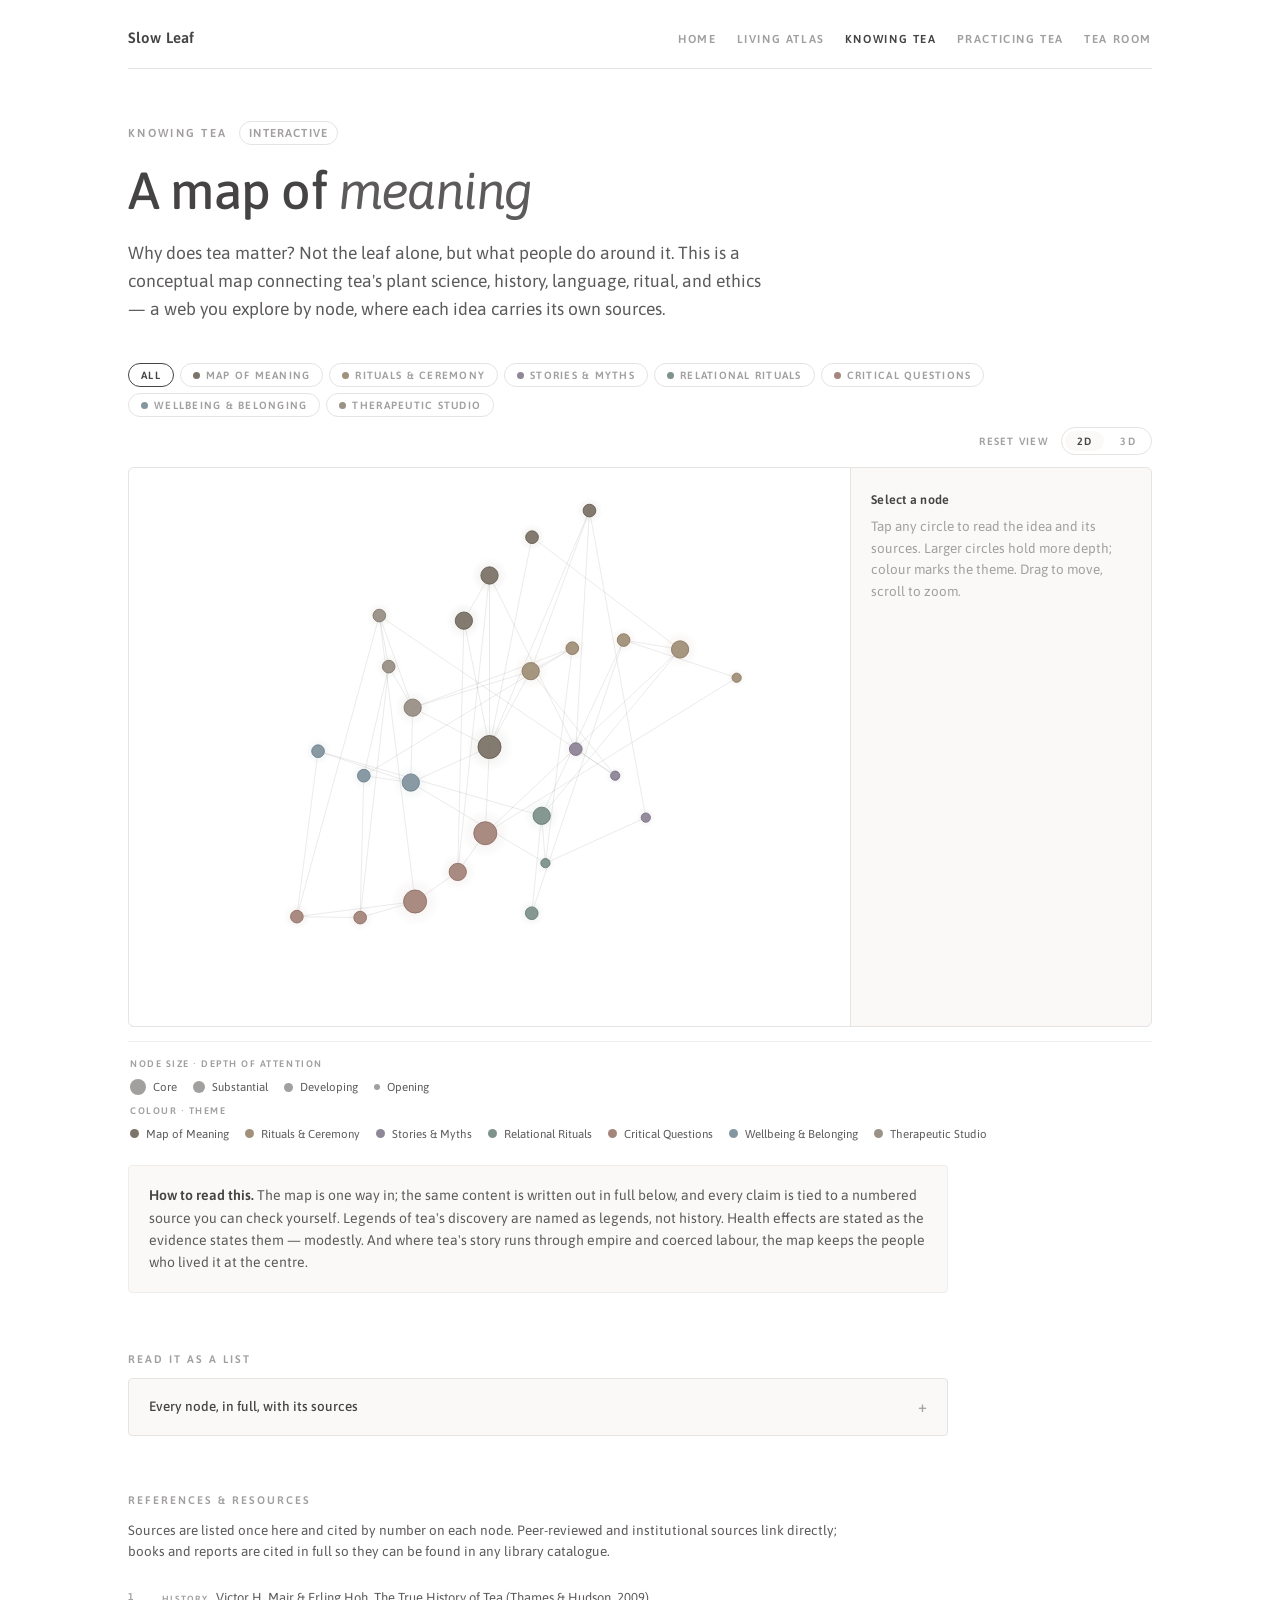
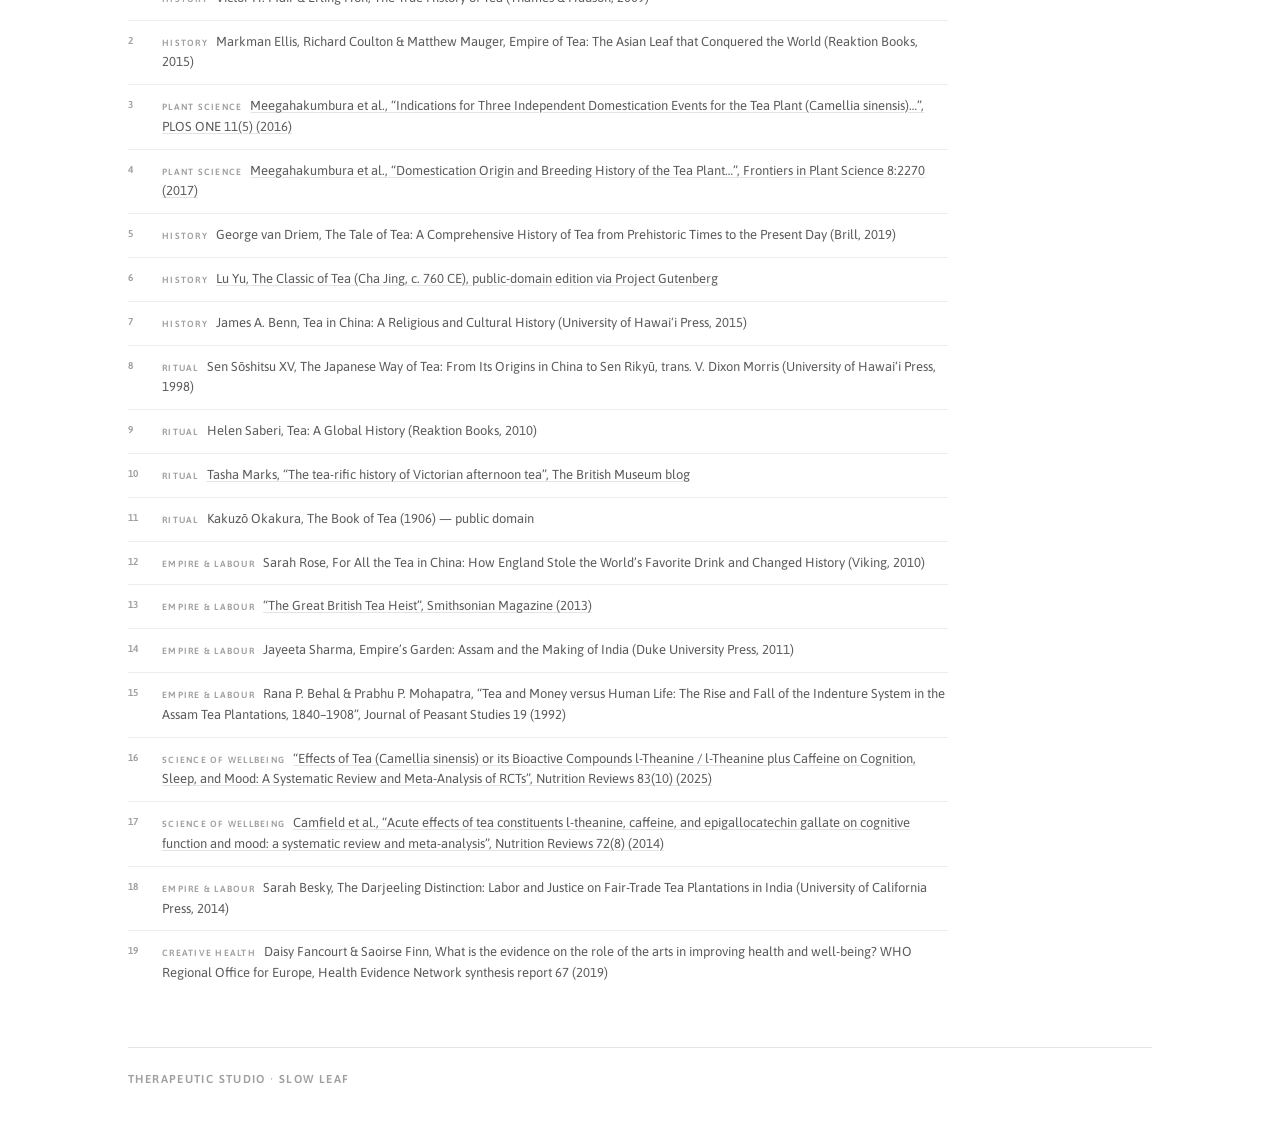
==== commit 4b1359e3: "Add files via upload" ====
--- a/knowing-tea.html
+++ b/knowing-tea.html
@@ -71,7 +71,8 @@
   .tt .n{font-size:12.5px;line-height:1.35;}
 
   /* detail panel */
-  .panel{background:var(--panel);padding:22px 20px 26px;overflow-y:auto;}
+  .panel{background:var(--panel);padding:22px 20px 26px;overflow-y:auto;
+    height:62vh;max-height:640px;min-height:520px;}
   .panel .empty{color:var(--stone);font-size:13.5px;}
   .panel .empty strong{display:block;color:var(--ink-strong);font-weight:600;font-size:12.5px;
     letter-spacing:.02em;margin-bottom:6px;text-transform:none;}
@@ -145,7 +146,7 @@
   @media (max-width:840px){
     .stage{grid-template-columns:1fr;}
     .canvas-wrap{height:56vh;min-height:420px;}
-    .panel{border-top:1px solid var(--hair);}
+    .panel{border-top:1px solid var(--hair);height:auto;max-height:none;min-height:0;}
   }
   @media (max-width:680px){.wrap{padding:0 20px;}}
   @media (prefers-reduced-motion:reduce){*{transition:none!important;}}
@@ -466,7 +467,7 @@
   let is3D=false, filter="all", selected=null, hovered=null, inited=false;
   let fitZoom=1;
   let zoom=1, targetZoom=1;
-  let panX=0, panY=0;            // 2D pan
+  let panX=0, panY=0, targetPanX=0, targetPanY=0;   // pan: drag + fly-to-selected
   let rotX=-0.35, rotY=0.5, tRotX=-0.35, tRotY=0.5; // 3D rotation
   let W=0,H=0,DPR=1;
 
@@ -496,6 +497,25 @@
   }
   function nodeRadius(n, sc){ return depthR[n.depth]*zoom*(is3D?(0.6+sc*0.7):1); }
 
+  // node position before pan is applied — used to fly a node to centre
+  function projRaw(n){
+    let x=n.x, y=n.y, z=n.z;
+    if(is3D){
+      const cy=Math.cos(rotY), sy=Math.sin(rotY);
+      let x1 = x*cy - z*sy, z1 = x*sy + z*cy;
+      const cx=Math.cos(rotX), sx=Math.sin(rotX);
+      let y1 = y*cx - z1*sx, z2 = y*sx + z1*cx;
+      const persp = 620/(620+z2);
+      x=x1*persp; y=y1*persp;
+    }
+    return {x, y};
+  }
+  function focusOn(id){
+    const n = nodeMap[id]; if(!n) return;
+    const r = projRaw(n);
+    targetPanX = -r.x; targetPanY = -r.y;   // centre the node (zoom-independent)
+  }
+
   function visible(n){ return filter==="all" || n.cat===filter; }
 
   function draw(){
@@ -518,7 +538,7 @@
         let op = 0.12;
         if(focus){
           const touch = (n.id===focus||cid===focus);
-          op = touch ? 0.5 : 0.05;
+          op = touch ? 0.55 : 0.08;
         }
         ctx.strokeStyle = "rgba(93,90,91,"+op+")";
         ctx.beginPath(); ctx.moveTo(a.sx,a.sy); ctx.lineTo(b.sx,b.sy); ctx.stroke();
@@ -533,8 +553,8 @@
       let alpha = 0.95, ring = 0.9;
       if(selected){
         if(n.id===selected){ alpha=1; }
-        else if(nodeMap[selected].connects.includes(n.id)){ alpha=0.92; }
-        else { alpha=0.16; ring=0.14; }
+        else if(nodeMap[selected].connects.includes(n.id)){ alpha=0.95; }
+        else { alpha=0.4; ring=0.4; }
       } else if(hovered){
         alpha = (n.id===hovered) ? 1 : 0.5;
       }
@@ -583,6 +603,8 @@
   /* ── animation loop (idle-smooth only) ── */
   function tick(){
     zoom += (targetZoom-zoom)*0.16;
+    panX += (targetPanX-panX)*0.16;
+    panY += (targetPanY-panY)*0.16;
     if(is3D){ rotX += (tRotX-rotX)*0.12; rotY += (tRotY-rotY)*0.12; }
     draw();
     requestAnimationFrame(tick);
@@ -606,7 +628,7 @@
       const dx=p.x-last.x, dy=p.y-last.y; moved+=Math.abs(dx)+Math.abs(dy); last=p;
       if(is3D){ tRotY += dx*0.006; tRotX += dy*0.006;
         tRotX=Math.max(-Math.PI/2,Math.min(Math.PI/2,tRotX)); }
-      else { panX += dx/zoom; panY += dy/zoom; }
+      else { targetPanX += dx/zoom; targetPanY += dy/zoom; panX=targetPanX; panY=targetPanY; }
       tt.classList.remove("show");
       return;
     }
@@ -646,7 +668,7 @@
 
   /* ── panel ── */
   function openPanel(id){
-    selected=id; const n=nodeMap[id];
+    selected=id; focusOn(id); const n=nodeMap[id];
     const col=CATS[n.cat].color;
     const srcHtml = n.src.length ? n.src.map(k=>{
       const s=SOURCES[k], num=srcNum[k];
@@ -687,11 +709,12 @@
     document.getElementById("v2d").setAttribute("aria-pressed", (!v3).toString());
     document.getElementById("v3d").setAttribute("aria-pressed", v3.toString());
     resetView(false);
+    if(selected) focusOn(selected);
   }
   document.getElementById("v2d").addEventListener("click",()=>setView(false));
   document.getElementById("v3d").addEventListener("click",()=>setView(true));
   function resetView(clearSel){
-    targetZoom = fitZoom; panX=0; panY=0; tRotX=-0.35; tRotY=0.5;
+    targetZoom = fitZoom; targetPanX=0; targetPanY=0; tRotX=-0.35; tRotY=0.5;
     if(!is3D){ rotX=-0.35; rotY=0.5; }
     if(clearSel!==false){} // keep selection unless told
   }
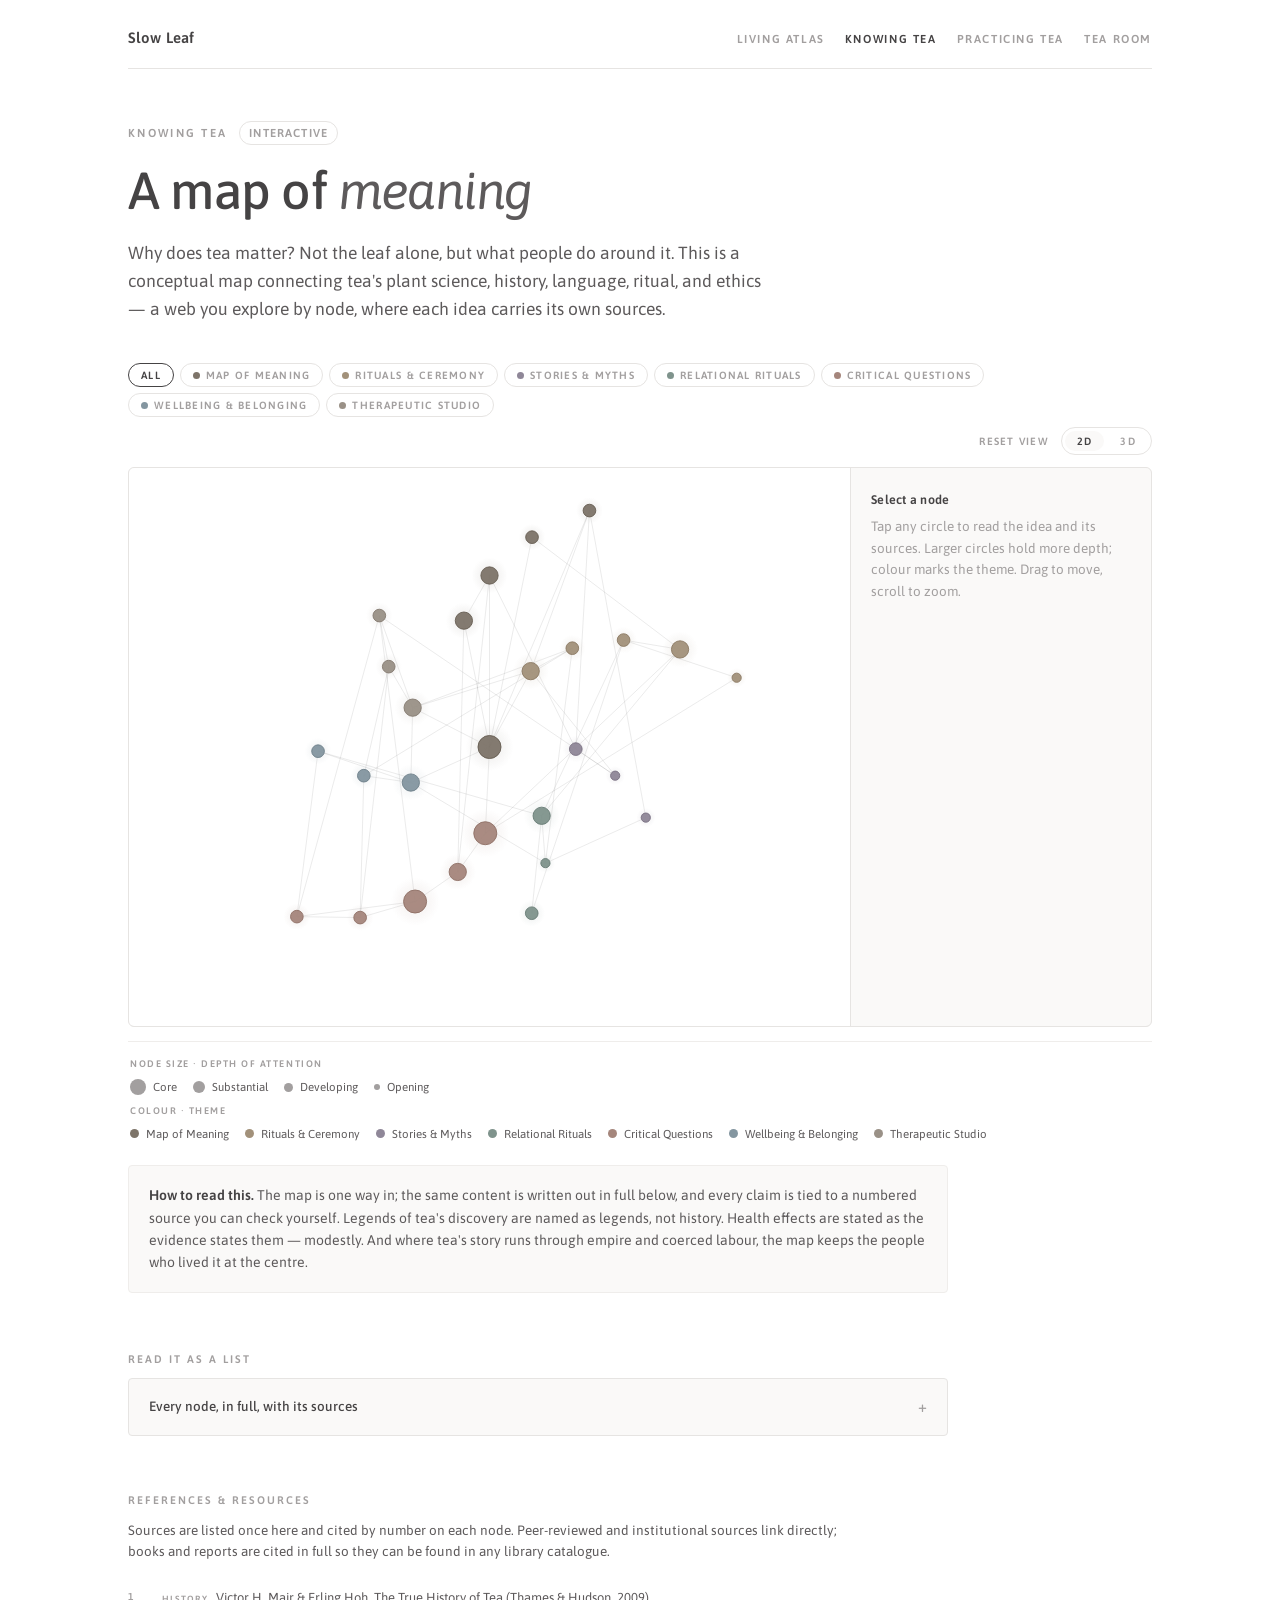
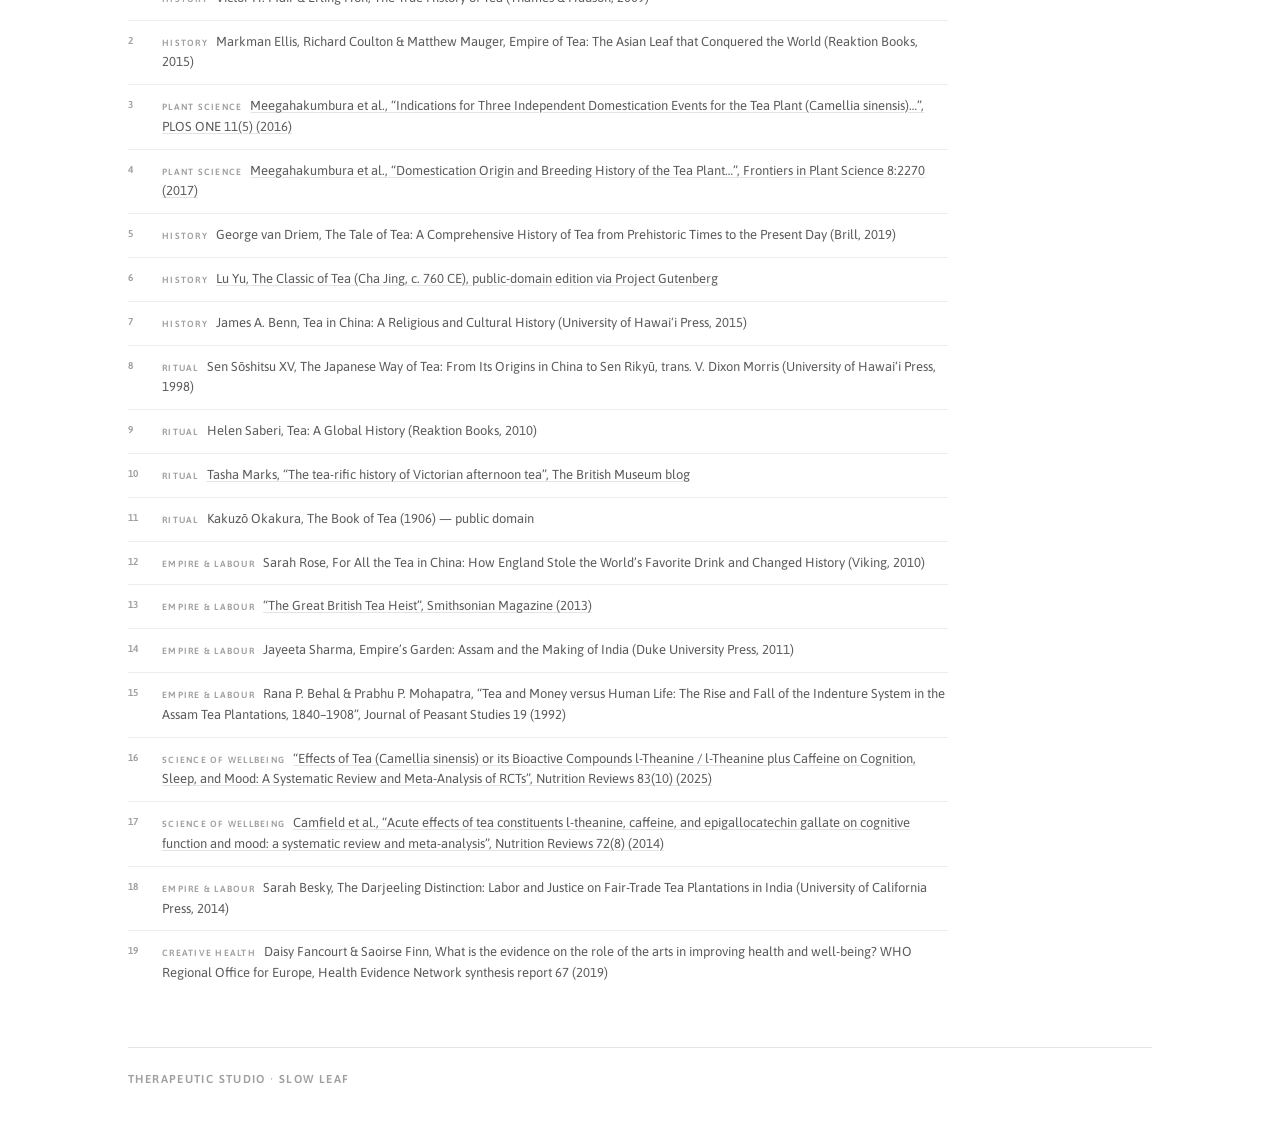
==== commit f884f8ce: "Update knowing-tea.html" ====
--- a/knowing-tea.html
+++ b/knowing-tea.html
@@ -157,7 +157,6 @@
     <nav class="topbar" aria-label="Slow Leaf">
       <a class="mark" href="index.html">Slow&nbsp;Leaf</a>
       <div class="navlinks">
-        <a href="index.html">Home</a>
         <a href="living-atlas.html">Living Atlas</a>
         <a href="knowing-tea.html" aria-current="page">Knowing Tea</a>
         <a href="practicing-tea.html">Practicing Tea</a>
